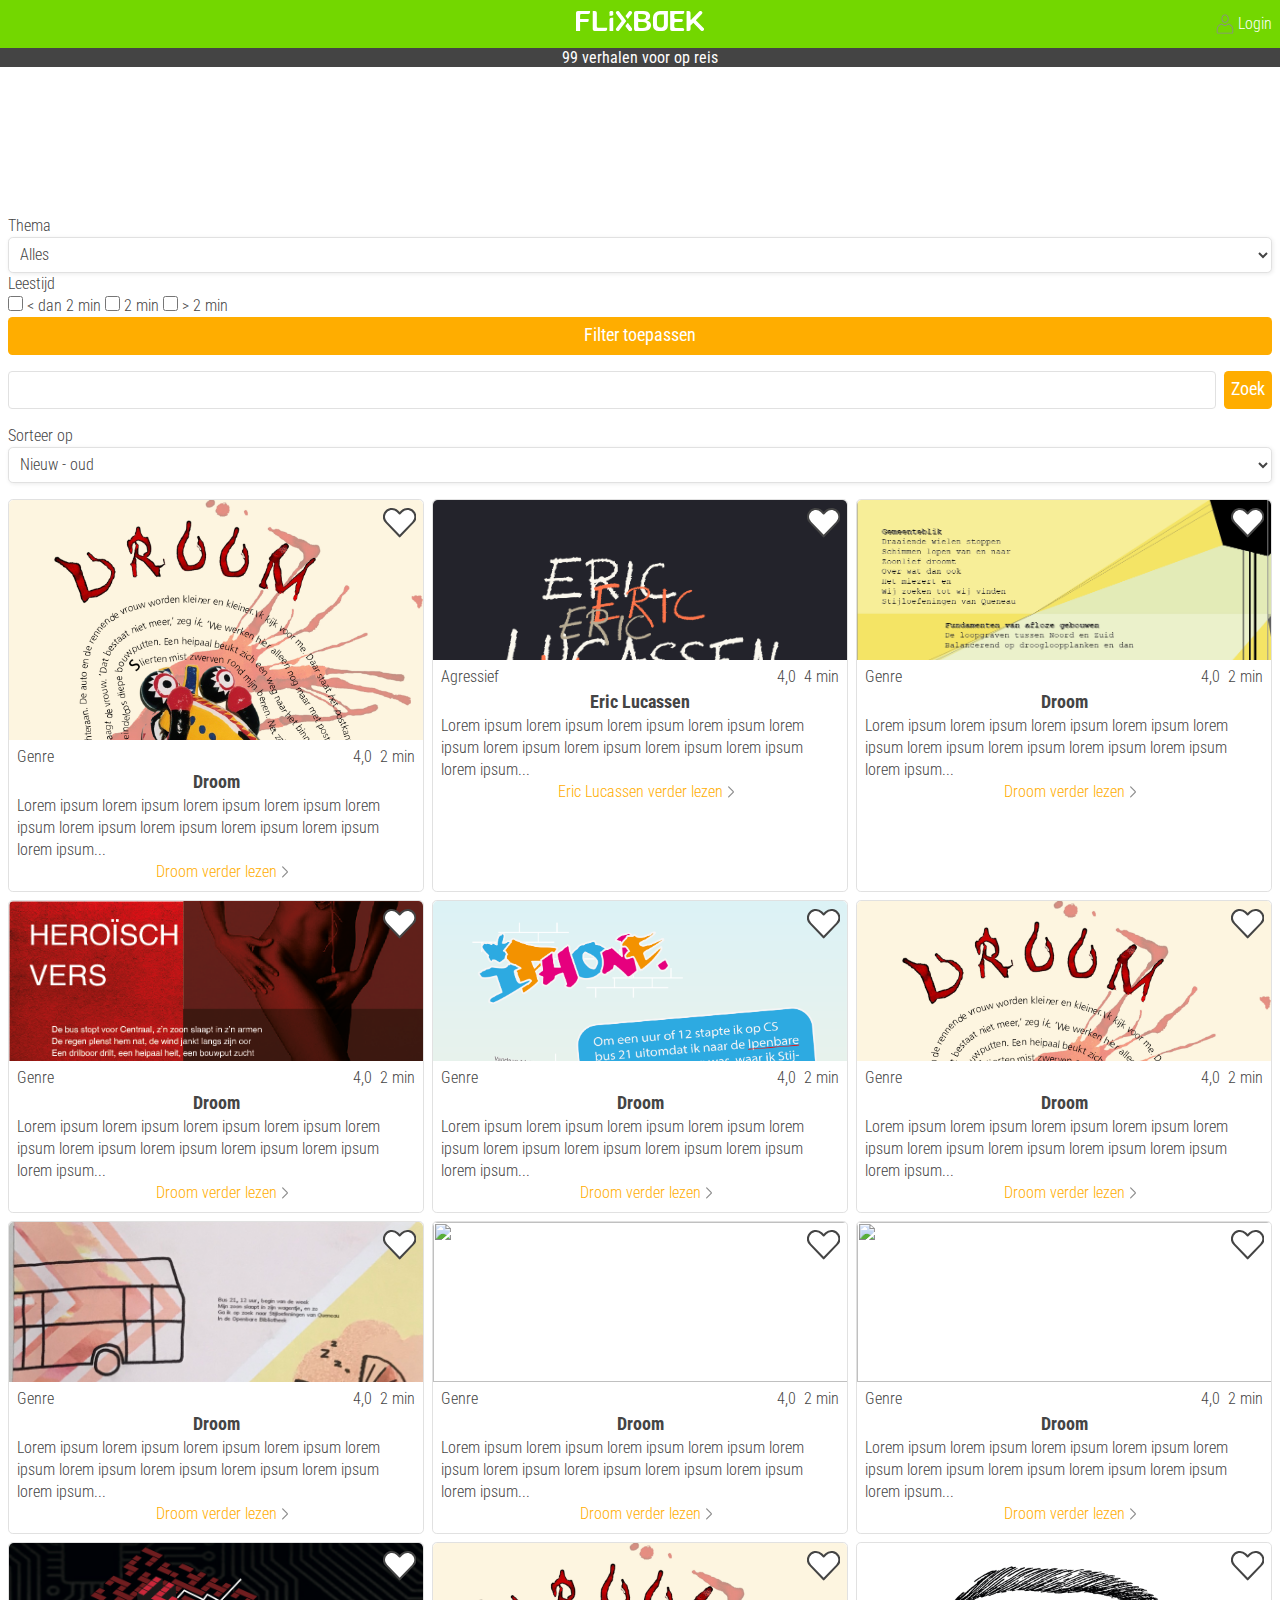
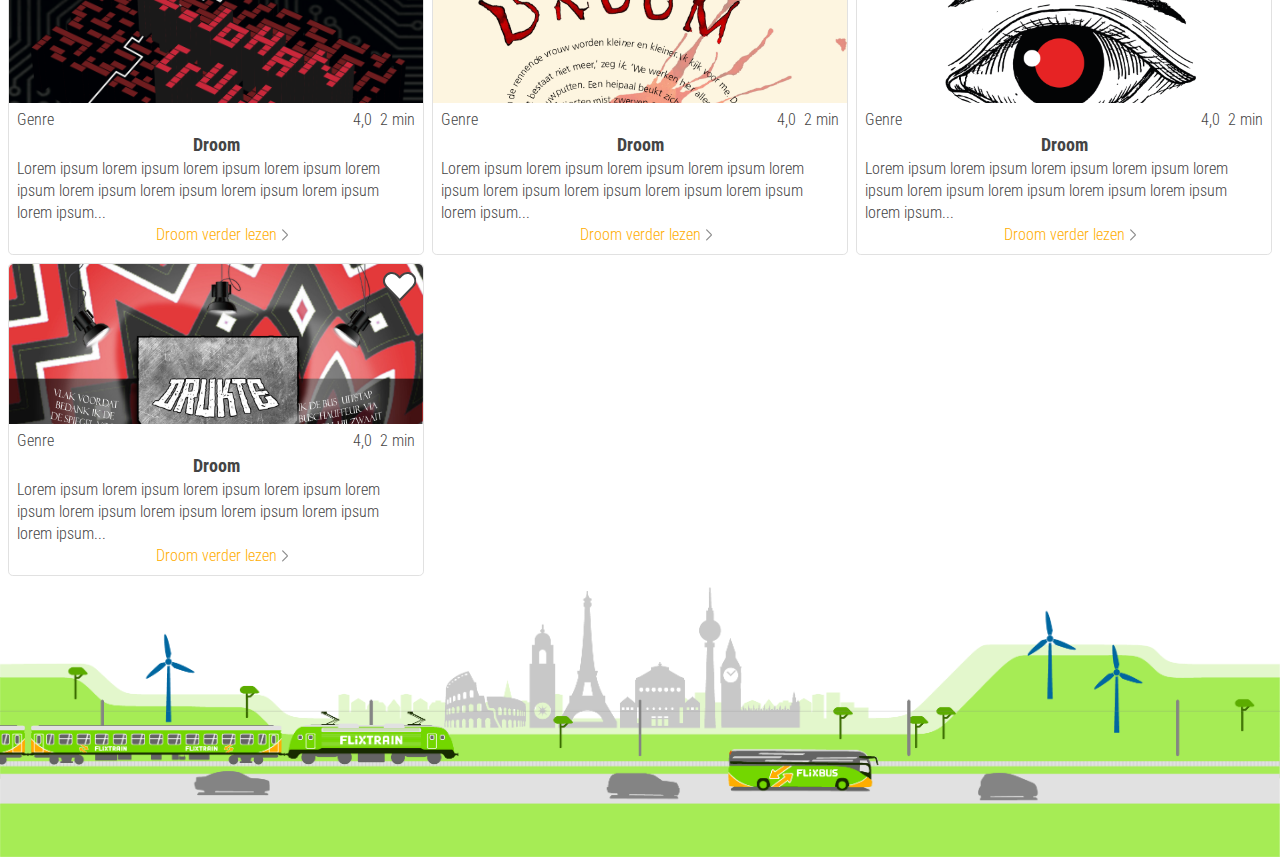
==== final/index.html @ d86c0814 "final v1" ====
<!DOCTYPE html>
<html lang="nl">

<head>
    <meta charset="UTF-8">
    <title>99 verhalen voor op reis</title>
    <meta name="viewport" content="width=device-width, initial-scale=1">
    <link rel="stylesheet" href="styles/style.css">
    <link rel="icon" href="https://www.flixbus.nl/favicon/apple-touch-icon.png" type="image/x-icon" />
    <link href="https://fonts.googleapis.com/css?family=Roboto+Condensed:300,300i,400,400i,700,700i" rel="stylesheet">
</head>

<body>

    <header>

        <nav>
            <div>
                <a href="index.html" title="Startpagina">
                    <img src="./images/flixboek_logo.svg" alt="Startpagina">
                </a>

                <a href="aanmelden.html" title="Aanmelden/registreren"><span>Login</span></a>
            </div>
        </nav>

        <div id="h1">
            <h1>99 verhalen voor op reis</h1>
        </div>

        <form>
            <fieldset>
                <legend><span>Filteren</span></legend>

                <!--<fieldset>
                    <legend>Thema</legend>

                    <label>
                        Spanning
                        <input type="checkbox"> Spanning
                    </label>
                    <label>
                        Komedie
                        <input type="checkbox"> Komedie
                    </label>
                    <label>
                        Gedicht
                        <input type="checkbox"> Gedicht
                    </label>
                    <label>
                        Chaotisch
                        <input type="checkbox"> Chaotisch
                    </label>
                </fieldset> -->

                <fieldset>
                    <legend>Thema</legend>
                    <select>
                        <option selected>Alles</option>
                        <option>Spanning</option>
                        <option>Komedie</option>
                        <option>Gedicht</option>
                        <option>Chaotisch</option>
                    </select>
                </fieldset>

                <fieldset>
                    <legend>Leestijd</legend>
                    <label>
                        <!--Verhalen korter dan 2 minuten-->
                        <input type="checkbox"> &#60; dan 2 min
                    </label>
                    <label>
                        <!--Verhalen van 2 minuten-->
                        <input type="checkbox"> 2 min
                    </label>
                    <label>
                        <!--Verhalen langer dan 2 min-->
                        <input type="checkbox"> &#62; 2 min
                    </label>
                </fieldset>

                <input type="submit" name="filter toepassen" value="Filter toepassen">

            </fieldset>
        </form>

        <form class="search" action="#">
            <div>
                <label for=""><span>zoeken</span>
                    <input type="search">
                </label>
                <input type="submit" name="Zoeken" value="Zoek">
            </div>
        </form>

        <form>
            <fieldset>
                <legend>Sorteer op</legend>
                <select>
                    <option>Nieuw - oud</option>
                    <option>Oud - nieuw</option>
                    <option>Meest gelezen - minst gelezen</option>
                    <option>Minst gelezen - meest gelezen</option>
                </select>
            </fieldset>
        </form>

    </header>

    <main class="story_overview">

        <article>
            <img src="./images/verhalen/10-droom.jpg" alt="Visueel vormgegeven verhaal genaamd Droom">
            <button>
                <svg xmlns="http://www.w3.org/2000/svg" width="24" height="24" viewBox="0 0 24 24">
                    <title>Verhaal opslaan/verwijderen</title>
                    <g>
                        <g id="love-it">
                            <path d="M12 21.8L2.4 11.8C0.7 10.1 0.3 7.5 1.3 5.3L1.3 5.3C2.2 3.7 3.7 2.5 5.5 2.2 7.3 1.9 9.1 2.5 10.4 3.8L12 5.4 13.6 3.8C14.9 2.5 16.7 1.9 18.5 2.2 20.3 2.5 21.8 3.7 22.7 5.3L22.7 5.3C23.7 7.5 23.3 10.1 21.6 11.8L12 21.8Z" id="heart" />
                            <g id="add">
                                <circle id="Oval" cx="17.254" cy="17.25" r="6"></circle>
                                <path d="M17.254,14.25 L17.254,20.25" id="Shape"></path>
                                <path d="M14.254,17.25 L20.254,17.25" id="Shape"></path>
                            </g>
                            <g id="subtract">
                                <circle id="Oval" cx="17.247" cy="17.25" r="6"></circle>
                                <path d="M14.247,17.25 L20.247,17.25" id="Shape"></path>
                            </g>
                        </g>
                    </g>
                </svg>
            </button>
            <footer>
                <ul>
                    <li>Genre</li>
                    <li>4,0</li>
                    <li>2 min</li>
                </ul>
            </footer>
            <h3>Droom</h3>
            <p>Lorem ipsum lorem ipsum lorem ipsum lorem ipsum lorem ipsum lorem ipsum lorem ipsum lorem ipsum lorem ipsum lorem ipsum...</p>
            <a href="#">Droom verder lezen</a>
        </article>

        <article>
            <img src="./images/verhalen/16-eric_lucassen.jpg" alt="Visueel vormgegeven verhaal genaamd Eric Lucassen">
            <button>
                <svg xmlns="http://www.w3.org/2000/svg" width="24" height="24" viewBox="0 0 24 24">
                    <title>Verhaal opslaan/verwijderen</title>
                    <g>
                        <g id="love-it">
                            <path d="M12 21.8L2.4 11.8C0.7 10.1 0.3 7.5 1.3 5.3L1.3 5.3C2.2 3.7 3.7 2.5 5.5 2.2 7.3 1.9 9.1 2.5 10.4 3.8L12 5.4 13.6 3.8C14.9 2.5 16.7 1.9 18.5 2.2 20.3 2.5 21.8 3.7 22.7 5.3L22.7 5.3C23.7 7.5 23.3 10.1 21.6 11.8L12 21.8Z" id="heart" />
                            <g id="add">
                                <circle id="Oval" cx="17.254" cy="17.25" r="6"></circle>
                                <path d="M17.254,14.25 L17.254,20.25" id="Shape"></path>
                                <path d="M14.254,17.25 L20.254,17.25" id="Shape"></path>
                            </g>
                            <g id="subtract">
                                <circle id="Oval" cx="17.247" cy="17.25" r="6"></circle>
                                <path d="M14.247,17.25 L20.247,17.25" id="Shape"></path>
                            </g>
                        </g>
                    </g>
                </svg>
            </button>
            <footer>
                <ul>
                    <li>Agressief</li>
                    <li>4,0</li>
                    <li>4 min</li>
                </ul>
            </footer>
            <h3>Eric Lucassen</h3>
            <p>Lorem ipsum lorem ipsum lorem ipsum lorem ipsum lorem ipsum lorem ipsum lorem ipsum lorem ipsum lorem ipsum lorem ipsum...</p>
            <a href="ericlucassen.html">Eric Lucassen verder lezen</a>
        </article>

        <article>
            <img src="./images/verhalen/19.png" alt="">
            <button>
                <svg xmlns="http://www.w3.org/2000/svg" width="24" height="24" viewBox="0 0 24 24">
                    <title>Verhaal opslaan/verwijderen</title>
                    <g>
                        <g id="love-it">
                            <path d="M12 21.8L2.4 11.8C0.7 10.1 0.3 7.5 1.3 5.3L1.3 5.3C2.2 3.7 3.7 2.5 5.5 2.2 7.3 1.9 9.1 2.5 10.4 3.8L12 5.4 13.6 3.8C14.9 2.5 16.7 1.9 18.5 2.2 20.3 2.5 21.8 3.7 22.7 5.3L22.7 5.3C23.7 7.5 23.3 10.1 21.6 11.8L12 21.8Z" id="heart" />
                            <g id="add">
                                <circle id="Oval" cx="17.254" cy="17.25" r="6"></circle>
                                <path d="M17.254,14.25 L17.254,20.25" id="Shape"></path>
                                <path d="M14.254,17.25 L20.254,17.25" id="Shape"></path>
                            </g>
                            <g id="subtract">
                                <circle id="Oval" cx="17.247" cy="17.25" r="6"></circle>
                                <path d="M14.247,17.25 L20.247,17.25" id="Shape"></path>
                            </g>
                        </g>
                    </g>
                </svg>
            </button>
            <footer>
                <ul>
                    <li>Genre</li>
                    <li>4,0</li>
                    <li>2 min</li>
                </ul>
            </footer>
            <h3>Droom</h3>
            <p>Lorem ipsum lorem ipsum lorem ipsum lorem ipsum lorem ipsum lorem ipsum lorem ipsum lorem ipsum lorem ipsum lorem ipsum...</p>
            <a href="#">Droom verder lezen</a>
        </article>

        <article>
            <img src="./images/verhalen/15-hero%C3%AFsch_vers.png" alt="">
            <button>
                <svg xmlns="http://www.w3.org/2000/svg" width="24" height="24" viewBox="0 0 24 24">
                    <title>Verhaal opslaan/verwijderen</title>
                    <g>
                        <g id="love-it">
                            <path d="M12 21.8L2.4 11.8C0.7 10.1 0.3 7.5 1.3 5.3L1.3 5.3C2.2 3.7 3.7 2.5 5.5 2.2 7.3 1.9 9.1 2.5 10.4 3.8L12 5.4 13.6 3.8C14.9 2.5 16.7 1.9 18.5 2.2 20.3 2.5 21.8 3.7 22.7 5.3L22.7 5.3C23.7 7.5 23.3 10.1 21.6 11.8L12 21.8Z" id="heart" />
                            <g id="add">
                                <circle id="Oval" cx="17.254" cy="17.25" r="6"></circle>
                                <path d="M17.254,14.25 L17.254,20.25" id="Shape"></path>
                                <path d="M14.254,17.25 L20.254,17.25" id="Shape"></path>
                            </g>
                            <g id="subtract">
                                <circle id="Oval" cx="17.247" cy="17.25" r="6"></circle>
                                <path d="M14.247,17.25 L20.247,17.25" id="Shape"></path>
                            </g>
                        </g>
                    </g>
                </svg>
            </button>
            <footer>
                <ul>
                    <li>Genre</li>
                    <li>4,0</li>
                    <li>2 min</li>
                </ul>
            </footer>
            <h3>Droom</h3>
            <p>Lorem ipsum lorem ipsum lorem ipsum lorem ipsum lorem ipsum lorem ipsum lorem ipsum lorem ipsum lorem ipsum lorem ipsum...</p>
            <a href="#">Droom verder lezen</a>
        </article>

        <article>
            <img src="./images/verhalen/iphone.png" alt="">
            <button>
                <svg xmlns="http://www.w3.org/2000/svg" width="24" height="24" viewBox="0 0 24 24">
                    <title>Verhaal opslaan/verwijderen</title>
                    <g>
                        <g id="love-it">
                            <path d="M12 21.8L2.4 11.8C0.7 10.1 0.3 7.5 1.3 5.3L1.3 5.3C2.2 3.7 3.7 2.5 5.5 2.2 7.3 1.9 9.1 2.5 10.4 3.8L12 5.4 13.6 3.8C14.9 2.5 16.7 1.9 18.5 2.2 20.3 2.5 21.8 3.7 22.7 5.3L22.7 5.3C23.7 7.5 23.3 10.1 21.6 11.8L12 21.8Z" id="heart" />
                            <g id="add">
                                <circle id="Oval" cx="17.254" cy="17.25" r="6"></circle>
                                <path d="M17.254,14.25 L17.254,20.25" id="Shape"></path>
                                <path d="M14.254,17.25 L20.254,17.25" id="Shape"></path>
                            </g>
                            <g id="subtract">
                                <circle id="Oval" cx="17.247" cy="17.25" r="6"></circle>
                                <path d="M14.247,17.25 L20.247,17.25" id="Shape"></path>
                            </g>
                        </g>
                    </g>
                </svg>
            </button>
            <footer>
                <ul>
                    <li>Genre</li>
                    <li>4,0</li>
                    <li>2 min</li>
                </ul>
            </footer>
            <h3>Droom</h3>
            <p>Lorem ipsum lorem ipsum lorem ipsum lorem ipsum lorem ipsum lorem ipsum lorem ipsum lorem ipsum lorem ipsum lorem ipsum...</p>
            <a href="#">Droom verder lezen</a>
        </article>

        <article>
            <img src="./images/verhalen/10-droom.jpg" alt="">
            <button>
                <svg xmlns="http://www.w3.org/2000/svg" width="24" height="24" viewBox="0 0 24 24">
                    <title>Verhaal opslaan/verwijderen</title>
                    <g>
                        <g id="love-it">
                            <path d="M12 21.8L2.4 11.8C0.7 10.1 0.3 7.5 1.3 5.3L1.3 5.3C2.2 3.7 3.7 2.5 5.5 2.2 7.3 1.9 9.1 2.5 10.4 3.8L12 5.4 13.6 3.8C14.9 2.5 16.7 1.9 18.5 2.2 20.3 2.5 21.8 3.7 22.7 5.3L22.7 5.3C23.7 7.5 23.3 10.1 21.6 11.8L12 21.8Z" id="heart" />
                            <g id="add">
                                <circle id="Oval" cx="17.254" cy="17.25" r="6"></circle>
                                <path d="M17.254,14.25 L17.254,20.25" id="Shape"></path>
                                <path d="M14.254,17.25 L20.254,17.25" id="Shape"></path>
                            </g>
                            <g id="subtract">
                                <circle id="Oval" cx="17.247" cy="17.25" r="6"></circle>
                                <path d="M14.247,17.25 L20.247,17.25" id="Shape"></path>
                            </g>
                        </g>
                    </g>
                </svg>
            </button>
            <footer>
                <ul>
                    <li>Genre</li>
                    <li>4,0</li>
                    <li>2 min</li>
                </ul>
            </footer>
            <h3>Droom</h3>
            <p>Lorem ipsum lorem ipsum lorem ipsum lorem ipsum lorem ipsum lorem ipsum lorem ipsum lorem ipsum lorem ipsum lorem ipsum...</p>
            <a href="#">Droom verder lezen</a>
        </article>

        <article>
            <img src="./images/verhalen/21-sonnet.jpg" alt="">
            <button>
                <svg xmlns="http://www.w3.org/2000/svg" width="24" height="24" viewBox="0 0 24 24">
                    <title>Verhaal opslaan/verwijderen</title>
                    <g>
                        <g id="love-it">
                            <path d="M12 21.8L2.4 11.8C0.7 10.1 0.3 7.5 1.3 5.3L1.3 5.3C2.2 3.7 3.7 2.5 5.5 2.2 7.3 1.9 9.1 2.5 10.4 3.8L12 5.4 13.6 3.8C14.9 2.5 16.7 1.9 18.5 2.2 20.3 2.5 21.8 3.7 22.7 5.3L22.7 5.3C23.7 7.5 23.3 10.1 21.6 11.8L12 21.8Z" id="heart" />
                            <g id="add">
                                <circle id="Oval" cx="17.254" cy="17.25" r="6"></circle>
                                <path d="M17.254,14.25 L17.254,20.25" id="Shape"></path>
                                <path d="M14.254,17.25 L20.254,17.25" id="Shape"></path>
                            </g>
                            <g id="subtract">
                                <circle id="Oval" cx="17.247" cy="17.25" r="6"></circle>
                                <path d="M14.247,17.25 L20.247,17.25" id="Shape"></path>
                            </g>
                        </g>
                    </g>
                </svg>
            </button>
            <footer>
                <ul>
                    <li>Genre</li>
                    <li>4,0</li>
                    <li>2 min</li>
                </ul>
            </footer>
            <h3>Droom</h3>
            <p>Lorem ipsum lorem ipsum lorem ipsum lorem ipsum lorem ipsum lorem ipsum lorem ipsum lorem ipsum lorem ipsum lorem ipsum...</p>
            <a href="#">Droom verder lezen</a>
        </article>

        <article>
            <img src="./images/verhalen/stoned.png" alt="">
            <button>
                <svg xmlns="http://www.w3.org/2000/svg" width="24" height="24" viewBox="0 0 24 24">
                    <title>Verhaal opslaan/verwijderen</title>
                    <g>
                        <g id="love-it">
                            <path d="M12 21.8L2.4 11.8C0.7 10.1 0.3 7.5 1.3 5.3L1.3 5.3C2.2 3.7 3.7 2.5 5.5 2.2 7.3 1.9 9.1 2.5 10.4 3.8L12 5.4 13.6 3.8C14.9 2.5 16.7 1.9 18.5 2.2 20.3 2.5 21.8 3.7 22.7 5.3L22.7 5.3C23.7 7.5 23.3 10.1 21.6 11.8L12 21.8Z" id="heart" />
                            <g id="add">
                                <circle id="Oval" cx="17.254" cy="17.25" r="6"></circle>
                                <path d="M17.254,14.25 L17.254,20.25" id="Shape"></path>
                                <path d="M14.254,17.25 L20.254,17.25" id="Shape"></path>
                            </g>
                            <g id="subtract">
                                <circle id="Oval" cx="17.247" cy="17.25" r="6"></circle>
                                <path d="M14.247,17.25 L20.247,17.25" id="Shape"></path>
                            </g>
                        </g>
                    </g>
                </svg>
            </button>
            <footer>
                <ul>
                    <li>Genre</li>
                    <li>4,0</li>
                    <li>2 min</li>
                </ul>
            </footer>
            <h3>Droom</h3>
            <p>Lorem ipsum lorem ipsum lorem ipsum lorem ipsum lorem ipsum lorem ipsum lorem ipsum lorem ipsum lorem ipsum lorem ipsum...</p>
            <a href="#">Droom verder lezen</a>
        </article>

        <article>
            <img src="./images/verhalen/39-poep.jpg" alt="">
            <button>
                <svg xmlns="http://www.w3.org/2000/svg" width="24" height="24" viewBox="0 0 24 24">
                    <title>Verhaal opslaan/verwijderen</title>
                    <g>
                        <g id="love-it">
                            <path d="M12 21.8L2.4 11.8C0.7 10.1 0.3 7.5 1.3 5.3L1.3 5.3C2.2 3.7 3.7 2.5 5.5 2.2 7.3 1.9 9.1 2.5 10.4 3.8L12 5.4 13.6 3.8C14.9 2.5 16.7 1.9 18.5 2.2 20.3 2.5 21.8 3.7 22.7 5.3L22.7 5.3C23.7 7.5 23.3 10.1 21.6 11.8L12 21.8Z" id="heart" />
                            <g id="add">
                                <circle id="Oval" cx="17.254" cy="17.25" r="6"></circle>
                                <path d="M17.254,14.25 L17.254,20.25" id="Shape"></path>
                                <path d="M14.254,17.25 L20.254,17.25" id="Shape"></path>
                            </g>
                            <g id="subtract">
                                <circle id="Oval" cx="17.247" cy="17.25" r="6"></circle>
                                <path d="M14.247,17.25 L20.247,17.25" id="Shape"></path>
                            </g>
                        </g>
                    </g>
                </svg>
            </button>
            <footer>
                <ul>
                    <li>Genre</li>
                    <li>4,0</li>
                    <li>2 min</li>
                </ul>
            </footer>
            <h3>Droom</h3>
            <p>Lorem ipsum lorem ipsum lorem ipsum lorem ipsum lorem ipsum lorem ipsum lorem ipsum lorem ipsum lorem ipsum lorem ipsum...</p>
            <a href="#">Droom verder lezen</a>
        </article>

        <article>
            <img src="./images/verhalen/johan.png" alt="">
            <button>
                <svg xmlns="http://www.w3.org/2000/svg" width="24" height="24" viewBox="0 0 24 24">
                    <title>Verhaal opslaan/verwijderen</title>
                    <g>
                        <g id="love-it">
                            <path d="M12 21.8L2.4 11.8C0.7 10.1 0.3 7.5 1.3 5.3L1.3 5.3C2.2 3.7 3.7 2.5 5.5 2.2 7.3 1.9 9.1 2.5 10.4 3.8L12 5.4 13.6 3.8C14.9 2.5 16.7 1.9 18.5 2.2 20.3 2.5 21.8 3.7 22.7 5.3L22.7 5.3C23.7 7.5 23.3 10.1 21.6 11.8L12 21.8Z" id="heart" />
                            <g id="add">
                                <circle id="Oval" cx="17.254" cy="17.25" r="6"></circle>
                                <path d="M17.254,14.25 L17.254,20.25" id="Shape"></path>
                                <path d="M14.254,17.25 L20.254,17.25" id="Shape"></path>
                            </g>
                            <g id="subtract">
                                <circle id="Oval" cx="17.247" cy="17.25" r="6"></circle>
                                <path d="M14.247,17.25 L20.247,17.25" id="Shape"></path>
                            </g>
                        </g>
                    </g>
                </svg>
            </button>
            <footer>
                <ul>
                    <li>Genre</li>
                    <li>4,0</li>
                    <li>2 min</li>
                </ul>
            </footer>
            <h3>Droom</h3>
            <p>Lorem ipsum lorem ipsum lorem ipsum lorem ipsum lorem ipsum lorem ipsum lorem ipsum lorem ipsum lorem ipsum lorem ipsum...</p>
            <a href="#">Droom verder lezen</a>
        </article>

        <article>
            <img src="./images/verhalen/10-droom.jpg" alt="">
            <button>
                <svg xmlns="http://www.w3.org/2000/svg" width="24" height="24" viewBox="0 0 24 24">
                    <title>Verhaal opslaan/verwijderen</title>
                    <g>
                        <g id="love-it">
                            <path d="M12 21.8L2.4 11.8C0.7 10.1 0.3 7.5 1.3 5.3L1.3 5.3C2.2 3.7 3.7 2.5 5.5 2.2 7.3 1.9 9.1 2.5 10.4 3.8L12 5.4 13.6 3.8C14.9 2.5 16.7 1.9 18.5 2.2 20.3 2.5 21.8 3.7 22.7 5.3L22.7 5.3C23.7 7.5 23.3 10.1 21.6 11.8L12 21.8Z" id="heart" />
                            <g id="add">
                                <circle id="Oval" cx="17.254" cy="17.25" r="6"></circle>
                                <path d="M17.254,14.25 L17.254,20.25" id="Shape"></path>
                                <path d="M14.254,17.25 L20.254,17.25" id="Shape"></path>
                            </g>
                            <g id="subtract">
                                <circle id="Oval" cx="17.247" cy="17.25" r="6"></circle>
                                <path d="M14.247,17.25 L20.247,17.25" id="Shape"></path>
                            </g>
                        </g>
                    </g>
                </svg>
            </button>
            <footer>
                <ul>
                    <li>Genre</li>
                    <li>4,0</li>
                    <li>2 min</li>
                </ul>
            </footer>
            <h3>Droom</h3>
            <p>Lorem ipsum lorem ipsum lorem ipsum lorem ipsum lorem ipsum lorem ipsum lorem ipsum lorem ipsum lorem ipsum lorem ipsum...</p>
            <a href="#">Droom verder lezen</a>
        </article>

        <article>
            <img src="./images/verhalen/16-ericlucassen.png" alt="">
            <button>
                <svg xmlns="http://www.w3.org/2000/svg" width="24" height="24" viewBox="0 0 24 24">
                    <title>Verhaal opslaan/verwijderen</title>
                    <g>
                        <g id="love-it">
                            <path d="M12 21.8L2.4 11.8C0.7 10.1 0.3 7.5 1.3 5.3L1.3 5.3C2.2 3.7 3.7 2.5 5.5 2.2 7.3 1.9 9.1 2.5 10.4 3.8L12 5.4 13.6 3.8C14.9 2.5 16.7 1.9 18.5 2.2 20.3 2.5 21.8 3.7 22.7 5.3L22.7 5.3C23.7 7.5 23.3 10.1 21.6 11.8L12 21.8Z" id="heart" />
                            <g id="add">
                                <circle id="Oval" cx="17.254" cy="17.25" r="6"></circle>
                                <path d="M17.254,14.25 L17.254,20.25" id="Shape"></path>
                                <path d="M14.254,17.25 L20.254,17.25" id="Shape"></path>
                            </g>
                            <g id="subtract">
                                <circle id="Oval" cx="17.247" cy="17.25" r="6"></circle>
                                <path d="M14.247,17.25 L20.247,17.25" id="Shape"></path>
                            </g>
                        </g>
                    </g>
                </svg>
            </button>
            <footer>
                <ul>
                    <li>Genre</li>
                    <li>4,0</li>
                    <li>2 min</li>
                </ul>
            </footer>
            <h3>Droom</h3>
            <p>Lorem ipsum lorem ipsum lorem ipsum lorem ipsum lorem ipsum lorem ipsum lorem ipsum lorem ipsum lorem ipsum lorem ipsum...</p>
            <a href="#">Droom verder lezen</a>
        </article>

        <article>
            <img src="./images/verhalen/beroemd.jpg" alt="">
            <button>
                <svg xmlns="http://www.w3.org/2000/svg" width="24" height="24" viewBox="0 0 24 24">
                    <title>Verhaal opslaan/verwijderen</title>
                    <g>
                        <g id="love-it">
                            <path d="M12 21.8L2.4 11.8C0.7 10.1 0.3 7.5 1.3 5.3L1.3 5.3C2.2 3.7 3.7 2.5 5.5 2.2 7.3 1.9 9.1 2.5 10.4 3.8L12 5.4 13.6 3.8C14.9 2.5 16.7 1.9 18.5 2.2 20.3 2.5 21.8 3.7 22.7 5.3L22.7 5.3C23.7 7.5 23.3 10.1 21.6 11.8L12 21.8Z" id="heart" />
                            <g id="add">
                                <circle id="Oval" cx="17.254" cy="17.25" r="6"></circle>
                                <path d="M17.254,14.25 L17.254,20.25" id="Shape"></path>
                                <path d="M14.254,17.25 L20.254,17.25" id="Shape"></path>
                            </g>
                            <g id="subtract">
                                <circle id="Oval" cx="17.247" cy="17.25" r="6"></circle>
                                <path d="M14.247,17.25 L20.247,17.25" id="Shape"></path>
                            </g>
                        </g>
                    </g>
                </svg>
            </button>
            <footer>
                <ul>
                    <li>Genre</li>
                    <li>4,0</li>
                    <li>2 min</li>
                </ul>
            </footer>
            <h3>Droom</h3>
            <p>Lorem ipsum lorem ipsum lorem ipsum lorem ipsum lorem ipsum lorem ipsum lorem ipsum lorem ipsum lorem ipsum lorem ipsum...</p>
            <a href="#">Droom verder lezen</a>
        </article>

    </main>

    <footer>
        <img src="images/flixmobility-2x.png" alt="FlixBus illustratie">
    </footer>

    <script type="text/javascript" src="js/script.js"></script>

</body>

</html>
---- final/styles/style.css ----
:root {
    --primary: #73d700;
    --primaryTransparent: rgba(115, 215, 0, 0.5);
    --primaryHover: #5cac00;
    --secondary: #ffad00;
    --secondaryHover: #ff9800;
    --link: #00b5e2;
    --linkHover: #337ab7;
    --tundora: #444;
    --gray: #8b8b8b;
    --mercury: #e1e1e1;
    /* https://developer.mozilla.org/en-US/docs/Web/CSS/Using_CSS_custom_properties */
}

* {
    margin: 0;
    padding: 0;
    box-sizing: border-box;
}

body {
    color: var(--tundora);
    font-family: 'Roboto Condensed', sans-serif;
    font-size: 16px;
    font-weight: 300;
    line-height: 1.375em;
    margin: 0;
}

/*\
|*|
|*|  Typografie
|*|
\*/

h1 {
    font-size: 1.45em;
    font-weight: 700;
    line-height: initial;
}

h2 {
    font-size: 1.375em;
    font-weight: 700;
    line-height: 1.75;
}

h3 {
    font-size: 1.125em;
    font-weight: 700;
    line-height: 1.5em;
}

p {
    max-width: 30em;
    font-weight: 300;
}

a {
    color: var(--link);
    text-decoration: none;
}

a {
    color: var(--linkHover);
}

img {
    width: 100%;
}

/*\
|*|
|*|  main
|*|
\*/

main {
    margin: auto auto;
    max-width: 83rem;
    padding: 0.5em;
}

.story_overview {
    display: grid;
    grid-template-columns: repeat(auto-fill, minmax(20rem, 1fr));
    grid-gap: 0.5rem;
    /* https://css-tricks.com/snippets/css/complete-guide-grid/ */
}

/*\
|*|
|*|  header
|*|
\*/

header {
    width: 100vw;
}

header nav {
    align-items: center;
    background-color: var(--primary);
    color: #fff;
}

header nav div {
    align-items: center;
    display: flex;
    /* https://css-tricks.com/snippets/css/a-guide-to-flexbox/ */
    height: 3em;
    justify-content: center;
    margin: auto auto;
    max-width: 83rem;
    padding: 0.5em;
    position: relative;
}

header nav div a {
    color: #fff;
}

header nav div a:first-child {
    margin: auto 0;
    width: 8em;
}

header nav div a:last-child {
    position: absolute;
    right: 0.5em;
}

header nav div a:last-child::before {
    position: absolute;
    margin-left: -1.5em;
    content: url('../images/22x22/profile.svg');
    background-size: 1.375em 1.375em;
    height: 1.375em;
    width: 1.375em;
}

#h1 {
    background-color: var(--tundora);
}

#h1 h1 {
    color: #fff;
    font-size: 1em;
    font-weight: 400;
    text-align: center;
}

/*\
|*|
|*|  article
|*|
\*/

article {
    border: 0.04em;
    border-color: var(--mercury);
    border-style: solid;
    border-radius: 0.3em;
    display: inline-block;
    padding: 0.5em;
    position: relative;
    width: 1fr;
}

article img {
    border-radius: 0.3em 0.3em 0 0;
    height: 10em;
    margin: -0.5em 0 0 -0.5em;
    object-fit: cover;
    object-position: 0 0;
    /* https://css-tricks.com/almanac/properties/o/object-position/ */
    width: calc(100% + (2*0.5em));
}

article:first-of-type img {
    height: 15em;
}

article button {
    background: none;
    border: 0;
    top: 0.5em;
    position: absolute;
    right: 0.5em;
}

article button:focus {
    outline: none;
}

@keyframes heartbeat {
    0% {
        transform: scale(1);
    }

    25% {
        transform: scale(.97);
    }

    35% {
        transform: scale(.9);
    }

    45% {
        transform: scale(1.1);
    }

    55% {
        transform: scale(.9);
    }

    65% {
        transform: scale(1.1);
    }

    75% {
        transform: scale(1.03);
    }

    100% {
        transform: scale(1);
    }
}

article button svg {
    stroke: var(--tundora);
    stroke-linejoin: round;
    stroke-width: 1.5;
    height: 2.5em;
    width: 2.5em;
}

article button svg #heart {
    fill: #fff;
}

.added #heart {
    fill: #f00;
    stroke: #f00;
}

article button svg #add,
article button svg #subtract {
    fill: var(--primary);
    stroke: #fff;
    opacity: 0;
}

article button svg #subtract {
    fill: #f00;
}

article button svg:hover #add {
    opacity: 1;
}

.added:hover #subtract {
    opacity: 1;
}

article button:hover {
    animation-name: heartbeat;
    animation-iteration-count: infinite;
    animation-duration: 2s;
    /*https://stackoverflow.com/questions/34762009/pulsing-heart-css-animation*/
}

article button:focus svg {
    filter: drop-shadow(0 0 0.2rem #f00);
    /*https://developer.mozilla.org/en-US/docs/Web/CSS/filter-function/drop-shadow*/
    transform: scale(1.2);
}

article ul {
    list-style: none;
    display: grid;
    grid-template-columns: 1fr auto auto;
    grid-gap: 0.5em;
    /*https://css-tricks.com/snippets/css/complete-guide-grid/*/
}

article ul li {
    width: 1fr;
}

article h3 {
    text-align: center;
}

article a {
    display: block;
    color: var(--secondary);
    text-align: center;
}

article a::after {
    position: absolute;
    content: url('../images/22x22/arrow-right.svg');
    margin-top: 0.2em;
    background-size: 1em 1em;
    height: 1em;
    transition-duration: 0.15s;
    transition-timing-function: linear;
    width: 1em;
}

article a:hover {
    color: var(--secondaryHover);
}

article a:hover::after {
    margin-left: 0.25em;
}

article a:focus {
    background-color: var(--secondary);
    border-radius: 0.2em;
    color: #fff;
    outline: none;
}

/*\
|*|
|*|  form
|*|
\*/

form {
    /*display: grid;*/
    width: 100%;
    padding: 0.5em;
}

fieldset {
    border: none;
}

form legend span {
    display: none;
}

form label span {
    display: none;
}

input {
    border: 0.04em;
    border-color: var(--mercury);
    border-style: solid;
    border-radius: 0.25em;
    color: var(--tundora);
    font-family: 'Roboto Condensed', sans-serif;
    font-size: 16px;
    font-weight: 300;
    line-height: 1.375em;
    padding: 6px 7px 7px 7px;
    /* px > em */
}

input:focus {
    border-color: var(--secondary);
    outline: none;
}

/*** checkbox ***/

input[type=checkbox] {
    border-color: var(--mercury);
    border-style: solid;
    border-radius: 0.25em;
    -webkit-appearance: button;
    background-color: #fff;
    color: #fff;
    white-space: nowrap;
    outline: none;
    overflow: hidden;
    width: 15px;
    height: 15px;
    padding-left: 5px;
    padding-right: 5px;
    /* https://stackoverflow.com/questions/1120879/css-checkbox-input-styling */
}

input[type=checkbox]:hover {
    box-shadow: inset 0px 1px 2px var(--tundora);
    /* https://css-tricks.com/almanac/properties/b/box-shadow/ */
}

input[type=checkbox]:focus {
    border-color: var(--secondary);
}

input[type=checkbox]:checked {
    background-color: var(--primary);
    border-color: var(--primary);
}

/*** dropdown ***/

select {
    background: #fff;
    border: 0.04em;
    border-color: var(--mercury);
    border-style: solid;
    border-radius: 0.3em;
    box-shadow: 1px 1px 4px #EBEBEB;
    color: #444;
    font-family: 'Roboto Condensed', sans-serif;
    font-size: 16px;
    font-weight: 300;
    line-height: 1.375em;
    padding: 6px 7px 7px 7px;
    width: 100%;
}

/*** button / submit ***/

input[type=submit] {
    background: var(--secondary);
    border: none;
    border-radius: 0.25em;
    color: #fff;
    font-size: 18px;
    font-weight: 400;
    padding: 6px 7px 7px 7px;
    /* px > em */
    text-align: center;
    transition-duration: 0.25s;
    transition-property: background;
    transition-timing-function: linear;
    width: 100%;
}

input[type=submit]:hover {
    background: var(--secondaryHover);
}

input[type=submit]:active {
    color: var(--tundora);
}

/*** searchfield ***/

input[type=search] {
    border: 0.04em;
    border-color: var(--mercury);
    border-style: solid;
    border-radius: 0.25em;
    color: var(--tundora);
    font-family: 'Roboto Condensed', sans-serif;
    font-size: 16px;
    font-weight: 300;
    line-height: 1.375em;
    padding: 6px 7px 7px 7px;
    /* px > em */
}

.search div {
    display: grid;
    grid-template-columns: 1fr auto;
    grid-gap: 0.5em;
    /*https://css-tricks.com/snippets/css/complete-guide-grid/*/
}

.search div label {
    display: grid;
    /*https://css-tricks.com/snippets/css/complete-guide-grid/*/
}

/* Aanmeld- en registreer formulier */

.aanmeld-formulier {
    max-width: 40em;
    margin: 0 auto;
}

.aanmeld-formulier * {
    width: 100%;
}

.aanmeld-formulier legend {
    font-size: 1.125em;
    font-weight: 700;
    text-align: center;
}

/*
.aanmeld-formulier label {
    padding: 0.5em 0 0 0;
}
*/

.aanmeld-formulier input {
    display: block;
}

.registreer-formulier {
    max-width: 40em;
    margin: 0 auto;
}

.registreer-formulier * {
    width: 100%;
}

.registreer-formulier legend {
    font-size: 1.125em;
    font-weight: 700;
    text-align: center;
}

.registreer-formulier input {
    display: block;
}

/*\
|*|
|*|  form invalid
|*|
|*|  Bron: https://codepen.io/joostf/pen/VKyPxk
|*|
\*/

.aanmeld-formulier:invalid input[type=submit] {
    opacity: 0.3;
}

.registreer-formulier:invalid input[type=submit] {
    opacity: 0.3;
}

/*\
|*|
|*|  form valid
|*|
|*|  Bron: https://codepen.io/joostf/pen/VKyPxk
|*|
\*/

.aanmeld-formulier input[type=text]:valid,
.aanmeld-formulier input[type=password]:valid {
    background: var(--primaryTransparent);
}

.aanmeld-formulier:valid input[type=submit] {
    opacity: 1;
}

.registreer-formulier input[type=text]:valid,
.registreer-formulier input[type=email]:valid,
.registreer-formulier input[type=password]:valid {
    background: var(--primaryTransparent);
}

.registreer-formulier:valid input[type=submit] {
    opacity: 1;
}

/*\
|*|
|*|  footer
|*|
\*/

footer {
    bottom: 0;
    width: 100%;
}

footer img {
    object-fit: cover;
    object-position: 0 0;
}

/*\
|*|
|*|  Als het venster breder is dan 40em wordt deze css geactiveerd
|*|
\*/

@media (min-width: 40em) {

    /*\
    |*|
    |*|  header
    |*|
    \*/

    header {
        background-image: url("https://cdn.mos.cms.futurecdn.net/a27d6eab96b72a3705eae469aa63108f.jpg");
        background-position-x: 50%;
        background-position-y: 50%;
        background-size: cover;
    }

    header form {
        background: #fff;
    }

    header form:first-of-type {
        margin-top: 8.75rem;
    }

}

/*\
|*|
|*|  Als het venster breder is dan 83em wordt deze css geactiveerd
|*|
\*/

@media (min-width: 83em) {

    /*\
    |*|
    |*|  header
    |*|
    \*/

    #h1 {
        background: none;
        display: grid;
        grid-template-columns: auto 1fr;
        /*https://css-tricks.com/snippets/css/complete-guide-grid/*/
        margin: 12.5em auto 3em auto;
        max-width: 83rem;
    }

    #h1 h1 {
        background-color: rgba(255, 255, 255, 0.75);
        border-radius: 0.3rem;
        color: var(--tundora);
        font-size: 1.75em;
        font-weight: 700;
        line-height: 2.125rem;
        padding: 0.5rem 1.125rem;
        text-align: left;
    }

    header form {
        margin: auto auto;
        max-width: 83em;
    }

    header form:first-of-type {
        margin-top: 0;
    }

    /*\
    |*|
    |*|  article
    |*|
    \*/

    article:first-of-type {
        grid-column: 1 / 3;
        grid-row: 1 / 3;
        /*https://css-tricks.com/snippets/css/complete-guide-grid/*/
    }

    article:first-of-type img {
        height: 20em;
    }

}
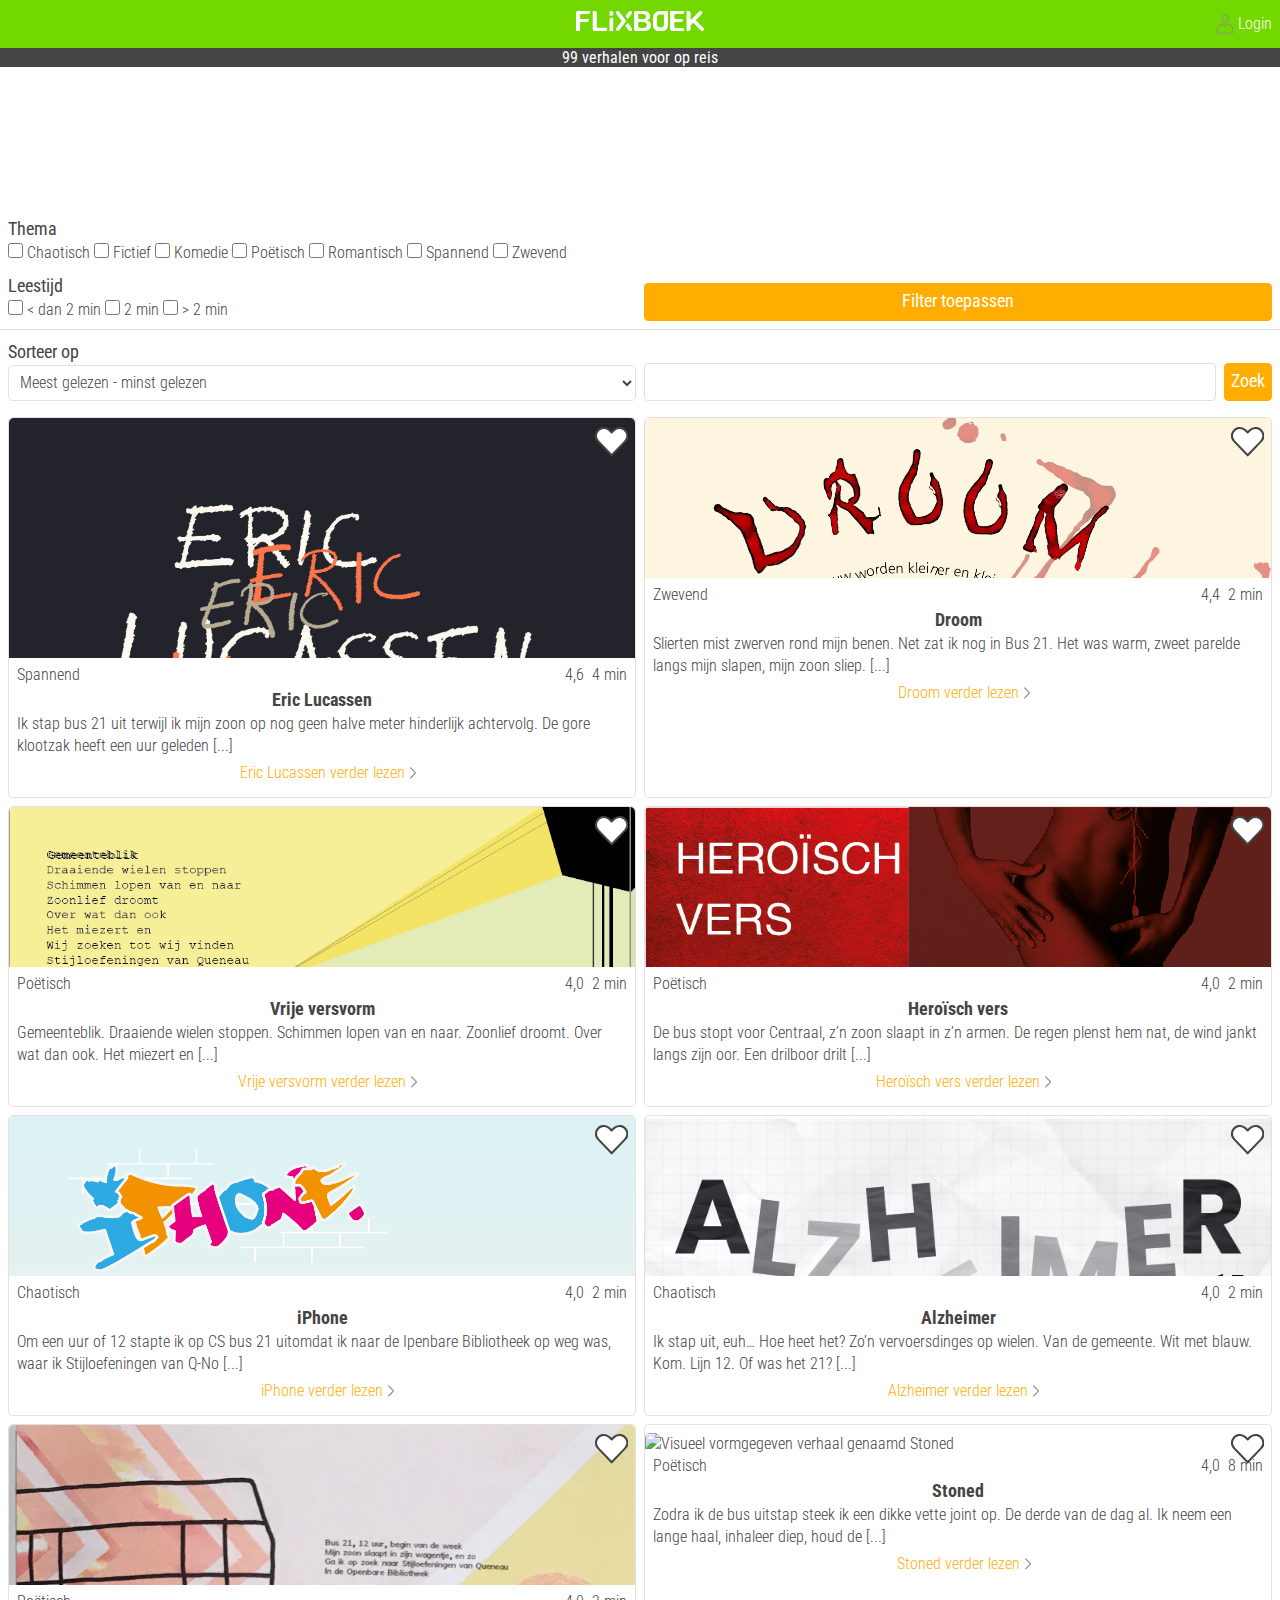
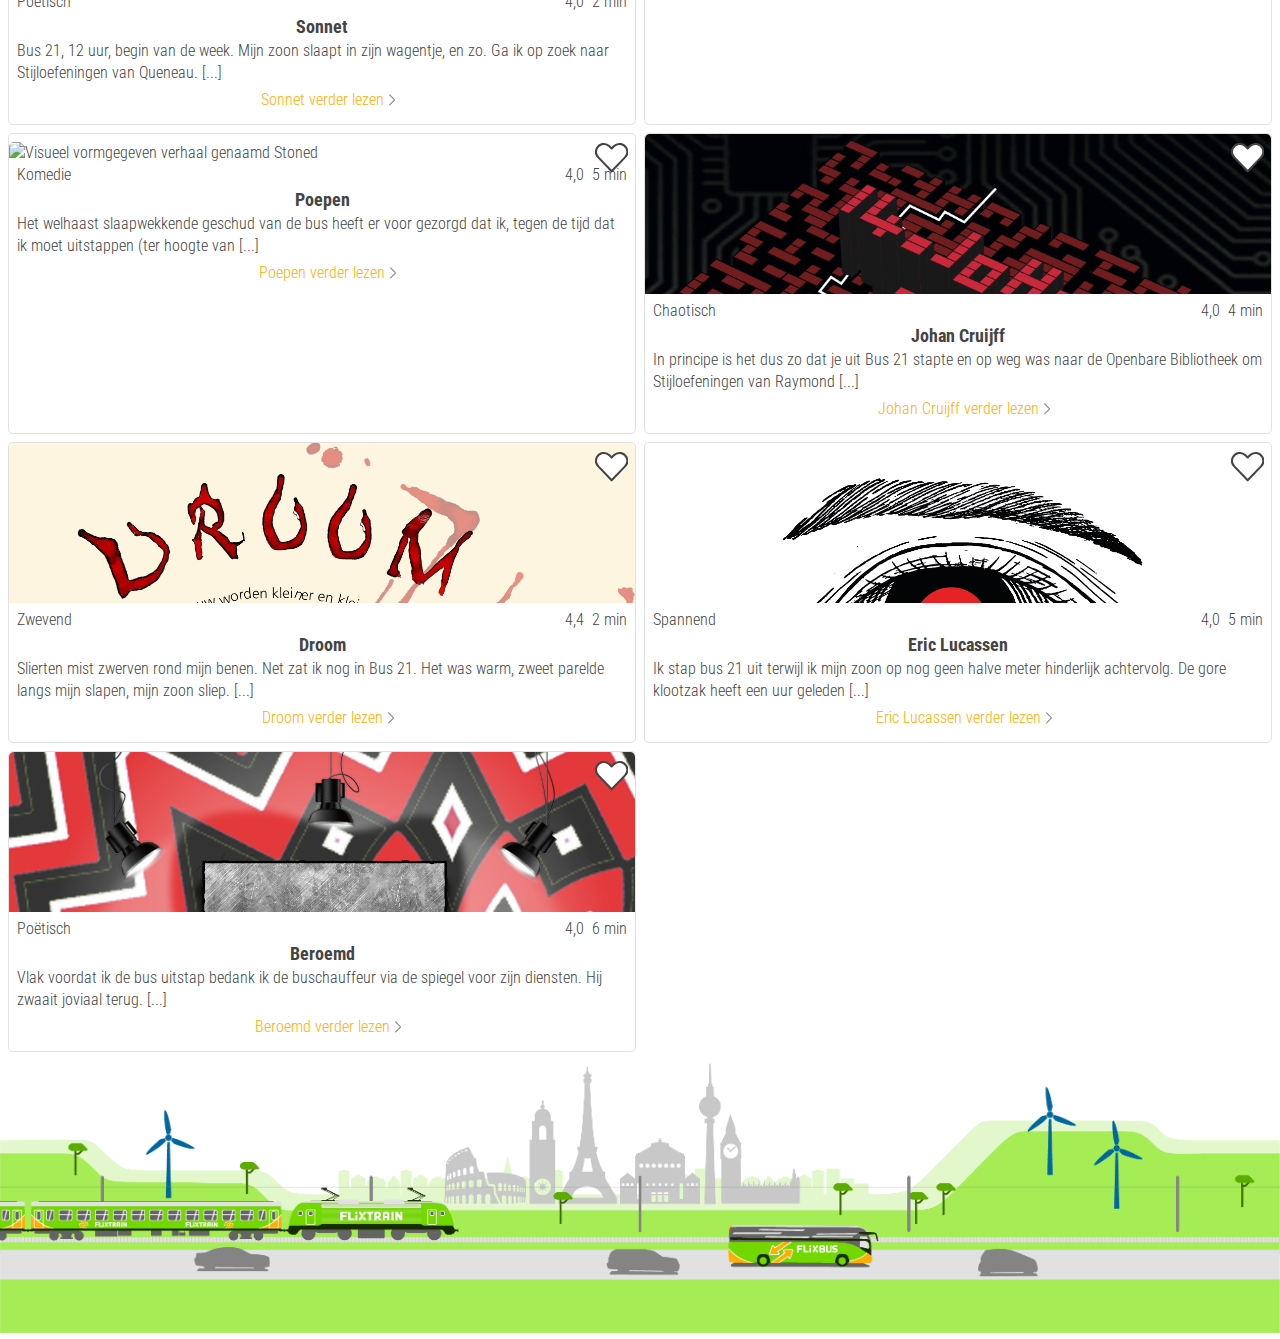
==== commit d33dd5be: "final v2" ====
--- a/final/index.html
+++ b/final/index.html
@@ -29,88 +29,144 @@
         </div>
 
         <form>
-            <fieldset>
-                <legend><span>Filteren</span></legend>
-
-                <!--<fieldset>
-                    <legend>Thema</legend>
-
-                    <label>
-                        Spanning
-                        <input type="checkbox"> Spanning
-                    </label>
-                    <label>
-                        Komedie
-                        <input type="checkbox"> Komedie
-                    </label>
-                    <label>
-                        Gedicht
-                        <input type="checkbox"> Gedicht
-                    </label>
-                    <label>
-                        Chaotisch
-                        <input type="checkbox"> Chaotisch
-                    </label>
-                </fieldset> -->
-
-                <fieldset>
-                    <legend>Thema</legend>
-                    <select>
-                        <option selected>Alles</option>
-                        <option>Spanning</option>
-                        <option>Komedie</option>
-                        <option>Gedicht</option>
-                        <option>Chaotisch</option>
-                    </select>
-                </fieldset>
-
-                <fieldset>
-                    <legend>Leestijd</legend>
-                    <label>
-                        <!--Verhalen korter dan 2 minuten-->
-                        <input type="checkbox"> &#60; dan 2 min
-                    </label>
-                    <label>
-                        <!--Verhalen van 2 minuten-->
-                        <input type="checkbox"> 2 min
-                    </label>
-                    <label>
-                        <!--Verhalen langer dan 2 min-->
-                        <input type="checkbox"> &#62; 2 min
-                    </label>
-                </fieldset>
-
-                <input type="submit" name="filter toepassen" value="Filter toepassen">
-
-            </fieldset>
-        </form>
-
-        <form class="search" action="#">
-            <div>
-                <label for=""><span>zoeken</span>
-                    <input type="search">
-                </label>
-                <input type="submit" name="Zoeken" value="Zoek">
+
+            <!-- CSS Grid werkt niet bij <fieldset> (in Chrome en Edge), daarom heb ik DIVjes gebruikt -->
+
+            <div class="filter">
+
+                <div>
+                    <fieldset>
+                        <legend>Thema</legend>
+                        <!--
+                        <select>
+                            <option selected>Alles</option>
+                            <option>Fictief</option>
+                            <option>Komedie</option>
+                            <option>Poëtisch</option>
+                            <option>Romantisch</option>
+                            <option>Spannend</option>
+                            <option>Zwevend</option>
+                        </select>
+-->
+
+                        <label>
+                            <input type="checkbox"> Chaotisch
+                        </label>
+                        <label>
+                            <input type="checkbox"> Fictief
+                        </label>
+                        <label>
+                            <input type="checkbox"> Komedie
+                        </label>
+                        <label>
+                            <input type="checkbox"> Poëtisch
+                        </label>
+                        <label>
+                            <input type="checkbox"> Romantisch
+                        </label>
+                        <label>
+                            <input type="checkbox"> Spannend
+                        </label>
+                        <label>
+                            <input type="checkbox"> Zwevend
+                        </label>
+                    </fieldset>
+                </div>
+
+                <div>
+                    <fieldset>
+                        <legend>Leestijd</legend>
+
+                        <label>
+                            <!--Verhalen korter dan 2 minuten-->
+                            <input type="checkbox"> &#60; dan 2 min
+                        </label>
+                        <label>
+                            <!--Verhalen van 2 minuten-->
+                            <input type="checkbox"> 2 min
+                        </label>
+                        <label>
+                            <!--Verhalen langer dan 2 min-->
+                            <input type="checkbox"> &#62; 2 min
+                        </label>
+                    </fieldset>
+                </div>
+
+                <div>
+                    <input type="submit" name="filter toepassen" value="Filter toepassen">
+                </div>
             </div>
         </form>
 
-        <form>
-            <fieldset>
-                <legend>Sorteer op</legend>
-                <select>
-                    <option>Nieuw - oud</option>
-                    <option>Oud - nieuw</option>
-                    <option>Meest gelezen - minst gelezen</option>
-                    <option>Minst gelezen - meest gelezen</option>
-                </select>
-            </fieldset>
-        </form>
+        <div id="white_bg">
+            <div class="search_sort">
+
+                <div>
+                    <form class="search" action="#">
+                        <div>
+                            <label for=""><span>zoeken</span>
+                                <input type="search">
+                            </label>
+                            <input type="submit" name="Zoeken" value="Zoek">
+                        </div>
+                    </form>
+                </div>
+
+                <div>
+                    <form>
+                        <fieldset>
+                            <legend>Sorteer op</legend>
+                            <select>
+                                <option>Meest gelezen - minst gelezen</option>
+                                <option>Minst gelezen - meest gelezen</option>
+                                <option>Nieuw - oud</option>
+                                <option>Oud - nieuw</option>
+                            </select>
+                        </fieldset>
+                    </form>
+                </div>
+
+            </div>
+        </div>
 
     </header>
 
     <main class="story_overview">
 
         <article>
+            <img src="./images/verhalen/16-eric_lucassen.jpg" alt="Visueel vormgegeven verhaal genaamd Eric Lucassen">
+            <button>
+                <svg xmlns="http://www.w3.org/2000/svg" width="24" height="24" viewBox="0 0 24 24">
+                    <title>Verhaal opslaan/verwijderen</title>
+                    <g>
+                        <g id="love-it">
+                            <path d="M12 21.8L2.4 11.8C0.7 10.1 0.3 7.5 1.3 5.3L1.3 5.3C2.2 3.7 3.7 2.5 5.5 2.2 7.3 1.9 9.1 2.5 10.4 3.8L12 5.4 13.6 3.8C14.9 2.5 16.7 1.9 18.5 2.2 20.3 2.5 21.8 3.7 22.7 5.3L22.7 5.3C23.7 7.5 23.3 10.1 21.6 11.8L12 21.8Z" id="heart" />
+                            <g id="add">
+                                <circle id="Oval" cx="17.254" cy="17.25" r="6"></circle>
+                                <path d="M17.254,14.25 L17.254,20.25" id="Shape"></path>
+                                <path d="M14.254,17.25 L20.254,17.25" id="Shape"></path>
+                            </g>
+                            <g id="subtract">
+                                <circle id="Oval" cx="17.247" cy="17.25" r="6"></circle>
+                                <path d="M14.247,17.25 L20.247,17.25" id="Shape"></path>
+                            </g>
+                        </g>
+                    </g>
+                </svg>
+            </button>
+            <footer>
+                <ul>
+                    <li>Spannend</li>
+                    <li>4,6</li>
+                    <li>4 min</li>
+                </ul>
+            </footer>
+            <h3>Eric Lucassen</h3>
+            <p>Ik stap bus 21 uit terwijl ik mijn zoon op nog geen halve meter hinderlijk achtervolg. De gore klootzak heeft een uur geleden</p>
+            <a href="#">Eric Lucassen verder lezen</a>
+        </article>
+
+        <article>
             <img src="./images/verhalen/10-droom.jpg" alt="Visueel vormgegeven verhaal genaamd Droom">
             <button>
                 <svg xmlns="http://www.w3.org/2000/svg" width="24" height="24" viewBox="0 0 24 24">
@@ -133,410 +189,377 @@
             </button>
             <footer>
                 <ul>
-                    <li>Genre</li>
-                    <li>4,0</li>
+                    <li>Zwevend</li>
+                    <li>4,4</li>
                     <li>2 min</li>
                 </ul>
             </footer>
             <h3>Droom</h3>
-            <p>Lorem ipsum lorem ipsum lorem ipsum lorem ipsum lorem ipsum lorem ipsum lorem ipsum lorem ipsum lorem ipsum lorem ipsum...</p>
+            <p>Slierten mist zwerven rond mijn benen. Net zat ik nog in Bus 21. Het was warm, zweet parelde langs mijn slapen, mijn zoon sliep.</p>
             <a href="#">Droom verder lezen</a>
         </article>
 
         <article>
-            <img src="./images/verhalen/16-eric_lucassen.jpg" alt="Visueel vormgegeven verhaal genaamd Eric Lucassen">
-            <button>
-                <svg xmlns="http://www.w3.org/2000/svg" width="24" height="24" viewBox="0 0 24 24">
-                    <title>Verhaal opslaan/verwijderen</title>
-                    <g>
-                        <g id="love-it">
-                            <path d="M12 21.8L2.4 11.8C0.7 10.1 0.3 7.5 1.3 5.3L1.3 5.3C2.2 3.7 3.7 2.5 5.5 2.2 7.3 1.9 9.1 2.5 10.4 3.8L12 5.4 13.6 3.8C14.9 2.5 16.7 1.9 18.5 2.2 20.3 2.5 21.8 3.7 22.7 5.3L22.7 5.3C23.7 7.5 23.3 10.1 21.6 11.8L12 21.8Z" id="heart" />
-                            <g id="add">
-                                <circle id="Oval" cx="17.254" cy="17.25" r="6"></circle>
-                                <path d="M17.254,14.25 L17.254,20.25" id="Shape"></path>
-                                <path d="M14.254,17.25 L20.254,17.25" id="Shape"></path>
-                            </g>
-                            <g id="subtract">
-                                <circle id="Oval" cx="17.247" cy="17.25" r="6"></circle>
-                                <path d="M14.247,17.25 L20.247,17.25" id="Shape"></path>
-                            </g>
-                        </g>
-                    </g>
-                </svg>
-            </button>
-            <footer>
-                <ul>
-                    <li>Agressief</li>
+            <img src="./images/verhalen/19.png" alt="Visueel vormgegeven verhaal genaamd Vrije versvorm">
+            <button>
+                <svg xmlns="http://www.w3.org/2000/svg" width="24" height="24" viewBox="0 0 24 24">
+                    <title>Verhaal opslaan/verwijderen</title>
+                    <g>
+                        <g id="love-it">
+                            <path d="M12 21.8L2.4 11.8C0.7 10.1 0.3 7.5 1.3 5.3L1.3 5.3C2.2 3.7 3.7 2.5 5.5 2.2 7.3 1.9 9.1 2.5 10.4 3.8L12 5.4 13.6 3.8C14.9 2.5 16.7 1.9 18.5 2.2 20.3 2.5 21.8 3.7 22.7 5.3L22.7 5.3C23.7 7.5 23.3 10.1 21.6 11.8L12 21.8Z" id="heart" />
+                            <g id="add">
+                                <circle id="Oval" cx="17.254" cy="17.25" r="6"></circle>
+                                <path d="M17.254,14.25 L17.254,20.25" id="Shape"></path>
+                                <path d="M14.254,17.25 L20.254,17.25" id="Shape"></path>
+                            </g>
+                            <g id="subtract">
+                                <circle id="Oval" cx="17.247" cy="17.25" r="6"></circle>
+                                <path d="M14.247,17.25 L20.247,17.25" id="Shape"></path>
+                            </g>
+                        </g>
+                    </g>
+                </svg>
+            </button>
+            <footer>
+                <ul>
+                    <li>Poëtisch</li>
+                    <li>4,0</li>
+                    <li>2 min</li>
+                </ul>
+            </footer>
+            <h3>Vrije versvorm</h3>
+            <p>Gemeenteblik. Draaiende wielen stoppen. Schimmen lopen van en naar. Zoonlief droomt. Over wat dan ook. Het miezert en</p>
+            <a href="#">Vrije versvorm verder lezen</a>
+        </article>
+
+        <article>
+            <img src="./images/verhalen/15-hero%C3%AFsch_vers.png" alt="Visueel vormgegeven verhaal genaamd Heroïsch vers">
+            <button>
+                <svg xmlns="http://www.w3.org/2000/svg" width="24" height="24" viewBox="0 0 24 24">
+                    <title>Verhaal opslaan/verwijderen</title>
+                    <g>
+                        <g id="love-it">
+                            <path d="M12 21.8L2.4 11.8C0.7 10.1 0.3 7.5 1.3 5.3L1.3 5.3C2.2 3.7 3.7 2.5 5.5 2.2 7.3 1.9 9.1 2.5 10.4 3.8L12 5.4 13.6 3.8C14.9 2.5 16.7 1.9 18.5 2.2 20.3 2.5 21.8 3.7 22.7 5.3L22.7 5.3C23.7 7.5 23.3 10.1 21.6 11.8L12 21.8Z" id="heart" />
+                            <g id="add">
+                                <circle id="Oval" cx="17.254" cy="17.25" r="6"></circle>
+                                <path d="M17.254,14.25 L17.254,20.25" id="Shape"></path>
+                                <path d="M14.254,17.25 L20.254,17.25" id="Shape"></path>
+                            </g>
+                            <g id="subtract">
+                                <circle id="Oval" cx="17.247" cy="17.25" r="6"></circle>
+                                <path d="M14.247,17.25 L20.247,17.25" id="Shape"></path>
+                            </g>
+                        </g>
+                    </g>
+                </svg>
+            </button>
+            <footer>
+                <ul>
+                    <li>Poëtisch</li>
+                    <li>4,0</li>
+                    <li>2 min</li>
+                </ul>
+            </footer>
+            <h3>Heroïsch vers</h3>
+            <p>De bus stopt voor Centraal, z’n zoon slaapt in z’n armen. De regen plenst hem nat, de wind jankt langs zijn oor. Een drilboor drilt</p>
+            <a href="#">Heroïsch vers verder lezen</a>
+        </article>
+
+        <article>
+            <img src="./images/verhalen/iphone.png" alt="Visueel vormgegeven verhaal genaamd iPhone">
+            <button>
+                <svg xmlns="http://www.w3.org/2000/svg" width="24" height="24" viewBox="0 0 24 24">
+                    <title>Verhaal opslaan/verwijderen</title>
+                    <g>
+                        <g id="love-it">
+                            <path d="M12 21.8L2.4 11.8C0.7 10.1 0.3 7.5 1.3 5.3L1.3 5.3C2.2 3.7 3.7 2.5 5.5 2.2 7.3 1.9 9.1 2.5 10.4 3.8L12 5.4 13.6 3.8C14.9 2.5 16.7 1.9 18.5 2.2 20.3 2.5 21.8 3.7 22.7 5.3L22.7 5.3C23.7 7.5 23.3 10.1 21.6 11.8L12 21.8Z" id="heart" />
+                            <g id="add">
+                                <circle id="Oval" cx="17.254" cy="17.25" r="6"></circle>
+                                <path d="M17.254,14.25 L17.254,20.25" id="Shape"></path>
+                                <path d="M14.254,17.25 L20.254,17.25" id="Shape"></path>
+                            </g>
+                            <g id="subtract">
+                                <circle id="Oval" cx="17.247" cy="17.25" r="6"></circle>
+                                <path d="M14.247,17.25 L20.247,17.25" id="Shape"></path>
+                            </g>
+                        </g>
+                    </g>
+                </svg>
+            </button>
+            <footer>
+                <ul>
+                    <li>Chaotisch</li>
+                    <li>4,0</li>
+                    <li>2 min</li>
+                </ul>
+            </footer>
+            <h3>iPhone</h3>
+            <p>Om een uur of 12 stapte ik op CS bus 21 uitomdat ik naar de Ipenbare Bibliotheek op weg was, waar ik Stijloefeningen van Q-No</p>
+            <a href="#">iPhone verder lezen</a>
+        </article>
+
+        <article>
+            <img src="./images/verhalen/alzheimer.png" alt="Visueel vormgegeven verhaal genaamd Alzheimer">
+            <button>
+                <svg xmlns="http://www.w3.org/2000/svg" width="24" height="24" viewBox="0 0 24 24">
+                    <title>Verhaal opslaan/verwijderen</title>
+                    <g>
+                        <g id="love-it">
+                            <path d="M12 21.8L2.4 11.8C0.7 10.1 0.3 7.5 1.3 5.3L1.3 5.3C2.2 3.7 3.7 2.5 5.5 2.2 7.3 1.9 9.1 2.5 10.4 3.8L12 5.4 13.6 3.8C14.9 2.5 16.7 1.9 18.5 2.2 20.3 2.5 21.8 3.7 22.7 5.3L22.7 5.3C23.7 7.5 23.3 10.1 21.6 11.8L12 21.8Z" id="heart" />
+                            <g id="add">
+                                <circle id="Oval" cx="17.254" cy="17.25" r="6"></circle>
+                                <path d="M17.254,14.25 L17.254,20.25" id="Shape"></path>
+                                <path d="M14.254,17.25 L20.254,17.25" id="Shape"></path>
+                            </g>
+                            <g id="subtract">
+                                <circle id="Oval" cx="17.247" cy="17.25" r="6"></circle>
+                                <path d="M14.247,17.25 L20.247,17.25" id="Shape"></path>
+                            </g>
+                        </g>
+                    </g>
+                </svg>
+            </button>
+            <footer>
+                <ul>
+                    <li>Chaotisch</li>
+                    <li>4,0</li>
+                    <li>2 min</li>
+                </ul>
+            </footer>
+            <h3>Alzheimer</h3>
+            <p>Ik stap uit, euh… Hoe heet het? Zo’n vervoersdinges op wielen. Van de gemeente. Wit met blauw. Kom. Lijn 12. Of was het 21?</p>
+            <a href="#">Alzheimer verder lezen</a>
+        </article>
+
+        <article>
+            <img src="./images/verhalen/21-sonnet.jpg" alt="Visueel vormgegeven verhaal genaamd Sonnet">
+            <button>
+                <svg xmlns="http://www.w3.org/2000/svg" width="24" height="24" viewBox="0 0 24 24">
+                    <title>Verhaal opslaan/verwijderen</title>
+                    <g>
+                        <g id="love-it">
+                            <path d="M12 21.8L2.4 11.8C0.7 10.1 0.3 7.5 1.3 5.3L1.3 5.3C2.2 3.7 3.7 2.5 5.5 2.2 7.3 1.9 9.1 2.5 10.4 3.8L12 5.4 13.6 3.8C14.9 2.5 16.7 1.9 18.5 2.2 20.3 2.5 21.8 3.7 22.7 5.3L22.7 5.3C23.7 7.5 23.3 10.1 21.6 11.8L12 21.8Z" id="heart" />
+                            <g id="add">
+                                <circle id="Oval" cx="17.254" cy="17.25" r="6"></circle>
+                                <path d="M17.254,14.25 L17.254,20.25" id="Shape"></path>
+                                <path d="M14.254,17.25 L20.254,17.25" id="Shape"></path>
+                            </g>
+                            <g id="subtract">
+                                <circle id="Oval" cx="17.247" cy="17.25" r="6"></circle>
+                                <path d="M14.247,17.25 L20.247,17.25" id="Shape"></path>
+                            </g>
+                        </g>
+                    </g>
+                </svg>
+            </button>
+            <footer>
+                <ul>
+                    <li>Poëtisch</li>
+                    <li>4,0</li>
+                    <li>2 min</li>
+                </ul>
+            </footer>
+            <h3>Sonnet</h3>
+            <p>Bus 21, 12 uur, begin van de week. Mijn zoon slaapt in zijn wagentje, en zo. Ga ik op zoek naar Stijloefeningen van Queneau.</p>
+            <a href="#">Sonnet verder lezen</a>
+        </article>
+
+        <article>
+            <img src="./images/verhalen/stoned.png" alt="Visueel vormgegeven verhaal genaamd Stoned">
+            <button>
+                <svg xmlns="http://www.w3.org/2000/svg" width="24" height="24" viewBox="0 0 24 24">
+                    <title>Verhaal opslaan/verwijderen</title>
+                    <g>
+                        <g id="love-it">
+                            <path d="M12 21.8L2.4 11.8C0.7 10.1 0.3 7.5 1.3 5.3L1.3 5.3C2.2 3.7 3.7 2.5 5.5 2.2 7.3 1.9 9.1 2.5 10.4 3.8L12 5.4 13.6 3.8C14.9 2.5 16.7 1.9 18.5 2.2 20.3 2.5 21.8 3.7 22.7 5.3L22.7 5.3C23.7 7.5 23.3 10.1 21.6 11.8L12 21.8Z" id="heart" />
+                            <g id="add">
+                                <circle id="Oval" cx="17.254" cy="17.25" r="6"></circle>
+                                <path d="M17.254,14.25 L17.254,20.25" id="Shape"></path>
+                                <path d="M14.254,17.25 L20.254,17.25" id="Shape"></path>
+                            </g>
+                            <g id="subtract">
+                                <circle id="Oval" cx="17.247" cy="17.25" r="6"></circle>
+                                <path d="M14.247,17.25 L20.247,17.25" id="Shape"></path>
+                            </g>
+                        </g>
+                    </g>
+                </svg>
+            </button>
+            <footer>
+                <ul>
+                    <li>Poëtisch</li>
+                    <li>4,0</li>
+                    <li>8 min</li>
+                </ul>
+            </footer>
+            <h3>Stoned</h3>
+            <p>Zodra ik de bus uitstap steek ik een dikke vette joint op. De derde van de dag al. Ik neem een lange haal, inhaleer diep, houd de</p>
+            <a href="#">Stoned verder lezen</a>
+        </article>
+
+        <article>
+            <img src="./images/verhalen/39-poep.jpg" alt="Visueel vormgegeven verhaal genaamd Stoned">
+            <button>
+                <svg xmlns="http://www.w3.org/2000/svg" width="24" height="24" viewBox="0 0 24 24">
+                    <title>Verhaal opslaan/verwijderen</title>
+                    <g>
+                        <g id="love-it">
+                            <path d="M12 21.8L2.4 11.8C0.7 10.1 0.3 7.5 1.3 5.3L1.3 5.3C2.2 3.7 3.7 2.5 5.5 2.2 7.3 1.9 9.1 2.5 10.4 3.8L12 5.4 13.6 3.8C14.9 2.5 16.7 1.9 18.5 2.2 20.3 2.5 21.8 3.7 22.7 5.3L22.7 5.3C23.7 7.5 23.3 10.1 21.6 11.8L12 21.8Z" id="heart" />
+                            <g id="add">
+                                <circle id="Oval" cx="17.254" cy="17.25" r="6"></circle>
+                                <path d="M17.254,14.25 L17.254,20.25" id="Shape"></path>
+                                <path d="M14.254,17.25 L20.254,17.25" id="Shape"></path>
+                            </g>
+                            <g id="subtract">
+                                <circle id="Oval" cx="17.247" cy="17.25" r="6"></circle>
+                                <path d="M14.247,17.25 L20.247,17.25" id="Shape"></path>
+                            </g>
+                        </g>
+                    </g>
+                </svg>
+            </button>
+            <footer>
+                <ul>
+                    <li>Komedie</li>
+                    <li>4,0</li>
+                    <li>5 min</li>
+                </ul>
+            </footer>
+            <h3>Poepen</h3>
+            <p>Het welhaast slaapwekkende geschud van de bus heeft er voor gezorgd dat ik, tegen de tijd dat ik moet uitstappen (ter hoogte van</p>
+            <a href="#">Poepen verder lezen</a>
+        </article>
+
+        <article>
+            <img src="./images/verhalen/johan.png" alt="Visueel vormgegeven verhaal genaamd Johan Cruijff">
+            <button>
+                <svg xmlns="http://www.w3.org/2000/svg" width="24" height="24" viewBox="0 0 24 24">
+                    <title>Verhaal opslaan/verwijderen</title>
+                    <g>
+                        <g id="love-it">
+                            <path d="M12 21.8L2.4 11.8C0.7 10.1 0.3 7.5 1.3 5.3L1.3 5.3C2.2 3.7 3.7 2.5 5.5 2.2 7.3 1.9 9.1 2.5 10.4 3.8L12 5.4 13.6 3.8C14.9 2.5 16.7 1.9 18.5 2.2 20.3 2.5 21.8 3.7 22.7 5.3L22.7 5.3C23.7 7.5 23.3 10.1 21.6 11.8L12 21.8Z" id="heart" />
+                            <g id="add">
+                                <circle id="Oval" cx="17.254" cy="17.25" r="6"></circle>
+                                <path d="M17.254,14.25 L17.254,20.25" id="Shape"></path>
+                                <path d="M14.254,17.25 L20.254,17.25" id="Shape"></path>
+                            </g>
+                            <g id="subtract">
+                                <circle id="Oval" cx="17.247" cy="17.25" r="6"></circle>
+                                <path d="M14.247,17.25 L20.247,17.25" id="Shape"></path>
+                            </g>
+                        </g>
+                    </g>
+                </svg>
+            </button>
+            <footer>
+                <ul>
+                    <li>Chaotisch</li>
                     <li>4,0</li>
                     <li>4 min</li>
                 </ul>
             </footer>
+            <h3>Johan Cruijff</h3>
+            <p>In principe is het dus zo dat je uit Bus 21 stapte en op weg was naar de Openbare Bibliotheek om Stijloefeningen van Raymond</p>
+            <a href="#">Johan Cruijff verder lezen</a>
+        </article>
+
+        <article>
+            <img src="./images/verhalen/10-droom.jpg" alt="Visueel vormgegeven verhaal genaamd Droom">
+            <button>
+                <svg xmlns="http://www.w3.org/2000/svg" width="24" height="24" viewBox="0 0 24 24">
+                    <title>Verhaal opslaan/verwijderen</title>
+                    <g>
+                        <g id="love-it">
+                            <path d="M12 21.8L2.4 11.8C0.7 10.1 0.3 7.5 1.3 5.3L1.3 5.3C2.2 3.7 3.7 2.5 5.5 2.2 7.3 1.9 9.1 2.5 10.4 3.8L12 5.4 13.6 3.8C14.9 2.5 16.7 1.9 18.5 2.2 20.3 2.5 21.8 3.7 22.7 5.3L22.7 5.3C23.7 7.5 23.3 10.1 21.6 11.8L12 21.8Z" id="heart" />
+                            <g id="add">
+                                <circle id="Oval" cx="17.254" cy="17.25" r="6"></circle>
+                                <path d="M17.254,14.25 L17.254,20.25" id="Shape"></path>
+                                <path d="M14.254,17.25 L20.254,17.25" id="Shape"></path>
+                            </g>
+                            <g id="subtract">
+                                <circle id="Oval" cx="17.247" cy="17.25" r="6"></circle>
+                                <path d="M14.247,17.25 L20.247,17.25" id="Shape"></path>
+                            </g>
+                        </g>
+                    </g>
+                </svg>
+            </button>
+            <footer>
+                <ul>
+                    <li>Zwevend</li>
+                    <li>4,4</li>
+                    <li>2 min</li>
+                </ul>
+            </footer>
+            <h3>Droom</h3>
+            <p>Slierten mist zwerven rond mijn benen. Net zat ik nog in Bus 21. Het was warm, zweet parelde langs mijn slapen, mijn zoon sliep.</p>
+            <a href="#">Droom verder lezen</a>
+        </article>
+
+        <article>
+            <img src="./images/verhalen/16-ericlucassen.png" alt="Visueel vormgegeven verhaal genaamd Eric Lucassen">
+            <button>
+                <svg xmlns="http://www.w3.org/2000/svg" width="24" height="24" viewBox="0 0 24 24">
+                    <title>Verhaal opslaan/verwijderen</title>
+                    <g>
+                        <g id="love-it">
+                            <path d="M12 21.8L2.4 11.8C0.7 10.1 0.3 7.5 1.3 5.3L1.3 5.3C2.2 3.7 3.7 2.5 5.5 2.2 7.3 1.9 9.1 2.5 10.4 3.8L12 5.4 13.6 3.8C14.9 2.5 16.7 1.9 18.5 2.2 20.3 2.5 21.8 3.7 22.7 5.3L22.7 5.3C23.7 7.5 23.3 10.1 21.6 11.8L12 21.8Z" id="heart" />
+                            <g id="add">
+                                <circle id="Oval" cx="17.254" cy="17.25" r="6"></circle>
+                                <path d="M17.254,14.25 L17.254,20.25" id="Shape"></path>
+                                <path d="M14.254,17.25 L20.254,17.25" id="Shape"></path>
+                            </g>
+                            <g id="subtract">
+                                <circle id="Oval" cx="17.247" cy="17.25" r="6"></circle>
+                                <path d="M14.247,17.25 L20.247,17.25" id="Shape"></path>
+                            </g>
+                        </g>
+                    </g>
+                </svg>
+            </button>
+            <footer>
+                <ul>
+                    <li>Spannend</li>
+                    <li>4,0</li>
+                    <li>5 min</li>
+                </ul>
+            </footer>
             <h3>Eric Lucassen</h3>
-            <p>Lorem ipsum lorem ipsum lorem ipsum lorem ipsum lorem ipsum lorem ipsum lorem ipsum lorem ipsum lorem ipsum lorem ipsum...</p>
-            <a href="ericlucassen.html">Eric Lucassen verder lezen</a>
-        </article>
-
-        <article>
-            <img src="./images/verhalen/19.png" alt="">
-            <button>
-                <svg xmlns="http://www.w3.org/2000/svg" width="24" height="24" viewBox="0 0 24 24">
-                    <title>Verhaal opslaan/verwijderen</title>
-                    <g>
-                        <g id="love-it">
-                            <path d="M12 21.8L2.4 11.8C0.7 10.1 0.3 7.5 1.3 5.3L1.3 5.3C2.2 3.7 3.7 2.5 5.5 2.2 7.3 1.9 9.1 2.5 10.4 3.8L12 5.4 13.6 3.8C14.9 2.5 16.7 1.9 18.5 2.2 20.3 2.5 21.8 3.7 22.7 5.3L22.7 5.3C23.7 7.5 23.3 10.1 21.6 11.8L12 21.8Z" id="heart" />
-                            <g id="add">
-                                <circle id="Oval" cx="17.254" cy="17.25" r="6"></circle>
-                                <path d="M17.254,14.25 L17.254,20.25" id="Shape"></path>
-                                <path d="M14.254,17.25 L20.254,17.25" id="Shape"></path>
-                            </g>
-                            <g id="subtract">
-                                <circle id="Oval" cx="17.247" cy="17.25" r="6"></circle>
-                                <path d="M14.247,17.25 L20.247,17.25" id="Shape"></path>
-                            </g>
-                        </g>
-                    </g>
-                </svg>
-            </button>
-            <footer>
-                <ul>
-                    <li>Genre</li>
-                    <li>4,0</li>
-                    <li>2 min</li>
-                </ul>
-            </footer>
-            <h3>Droom</h3>
-            <p>Lorem ipsum lorem ipsum lorem ipsum lorem ipsum lorem ipsum lorem ipsum lorem ipsum lorem ipsum lorem ipsum lorem ipsum...</p>
-            <a href="#">Droom verder lezen</a>
-        </article>
-
-        <article>
-            <img src="./images/verhalen/15-hero%C3%AFsch_vers.png" alt="">
-            <button>
-                <svg xmlns="http://www.w3.org/2000/svg" width="24" height="24" viewBox="0 0 24 24">
-                    <title>Verhaal opslaan/verwijderen</title>
-                    <g>
-                        <g id="love-it">
-                            <path d="M12 21.8L2.4 11.8C0.7 10.1 0.3 7.5 1.3 5.3L1.3 5.3C2.2 3.7 3.7 2.5 5.5 2.2 7.3 1.9 9.1 2.5 10.4 3.8L12 5.4 13.6 3.8C14.9 2.5 16.7 1.9 18.5 2.2 20.3 2.5 21.8 3.7 22.7 5.3L22.7 5.3C23.7 7.5 23.3 10.1 21.6 11.8L12 21.8Z" id="heart" />
-                            <g id="add">
-                                <circle id="Oval" cx="17.254" cy="17.25" r="6"></circle>
-                                <path d="M17.254,14.25 L17.254,20.25" id="Shape"></path>
-                                <path d="M14.254,17.25 L20.254,17.25" id="Shape"></path>
-                            </g>
-                            <g id="subtract">
-                                <circle id="Oval" cx="17.247" cy="17.25" r="6"></circle>
-                                <path d="M14.247,17.25 L20.247,17.25" id="Shape"></path>
-                            </g>
-                        </g>
-                    </g>
-                </svg>
-            </button>
-            <footer>
-                <ul>
-                    <li>Genre</li>
-                    <li>4,0</li>
-                    <li>2 min</li>
-                </ul>
-            </footer>
-            <h3>Droom</h3>
-            <p>Lorem ipsum lorem ipsum lorem ipsum lorem ipsum lorem ipsum lorem ipsum lorem ipsum lorem ipsum lorem ipsum lorem ipsum...</p>
-            <a href="#">Droom verder lezen</a>
-        </article>
-
-        <article>
-            <img src="./images/verhalen/iphone.png" alt="">
-            <button>
-                <svg xmlns="http://www.w3.org/2000/svg" width="24" height="24" viewBox="0 0 24 24">
-                    <title>Verhaal opslaan/verwijderen</title>
-                    <g>
-                        <g id="love-it">
-                            <path d="M12 21.8L2.4 11.8C0.7 10.1 0.3 7.5 1.3 5.3L1.3 5.3C2.2 3.7 3.7 2.5 5.5 2.2 7.3 1.9 9.1 2.5 10.4 3.8L12 5.4 13.6 3.8C14.9 2.5 16.7 1.9 18.5 2.2 20.3 2.5 21.8 3.7 22.7 5.3L22.7 5.3C23.7 7.5 23.3 10.1 21.6 11.8L12 21.8Z" id="heart" />
-                            <g id="add">
-                                <circle id="Oval" cx="17.254" cy="17.25" r="6"></circle>
-                                <path d="M17.254,14.25 L17.254,20.25" id="Shape"></path>
-                                <path d="M14.254,17.25 L20.254,17.25" id="Shape"></path>
-                            </g>
-                            <g id="subtract">
-                                <circle id="Oval" cx="17.247" cy="17.25" r="6"></circle>
-                                <path d="M14.247,17.25 L20.247,17.25" id="Shape"></path>
-                            </g>
-                        </g>
-                    </g>
-                </svg>
-            </button>
-            <footer>
-                <ul>
-                    <li>Genre</li>
-                    <li>4,0</li>
-                    <li>2 min</li>
-                </ul>
-            </footer>
-            <h3>Droom</h3>
-            <p>Lorem ipsum lorem ipsum lorem ipsum lorem ipsum lorem ipsum lorem ipsum lorem ipsum lorem ipsum lorem ipsum lorem ipsum...</p>
-            <a href="#">Droom verder lezen</a>
-        </article>
-
-        <article>
-            <img src="./images/verhalen/10-droom.jpg" alt="">
-            <button>
-                <svg xmlns="http://www.w3.org/2000/svg" width="24" height="24" viewBox="0 0 24 24">
-                    <title>Verhaal opslaan/verwijderen</title>
-                    <g>
-                        <g id="love-it">
-                            <path d="M12 21.8L2.4 11.8C0.7 10.1 0.3 7.5 1.3 5.3L1.3 5.3C2.2 3.7 3.7 2.5 5.5 2.2 7.3 1.9 9.1 2.5 10.4 3.8L12 5.4 13.6 3.8C14.9 2.5 16.7 1.9 18.5 2.2 20.3 2.5 21.8 3.7 22.7 5.3L22.7 5.3C23.7 7.5 23.3 10.1 21.6 11.8L12 21.8Z" id="heart" />
-                            <g id="add">
-                                <circle id="Oval" cx="17.254" cy="17.25" r="6"></circle>
-                                <path d="M17.254,14.25 L17.254,20.25" id="Shape"></path>
-                                <path d="M14.254,17.25 L20.254,17.25" id="Shape"></path>
-                            </g>
-                            <g id="subtract">
-                                <circle id="Oval" cx="17.247" cy="17.25" r="6"></circle>
-                                <path d="M14.247,17.25 L20.247,17.25" id="Shape"></path>
-                            </g>
-                        </g>
-                    </g>
-                </svg>
-            </button>
-            <footer>
-                <ul>
-                    <li>Genre</li>
-                    <li>4,0</li>
-                    <li>2 min</li>
-                </ul>
-            </footer>
-            <h3>Droom</h3>
-            <p>Lorem ipsum lorem ipsum lorem ipsum lorem ipsum lorem ipsum lorem ipsum lorem ipsum lorem ipsum lorem ipsum lorem ipsum...</p>
-            <a href="#">Droom verder lezen</a>
-        </article>
-
-        <article>
-            <img src="./images/verhalen/21-sonnet.jpg" alt="">
-            <button>
-                <svg xmlns="http://www.w3.org/2000/svg" width="24" height="24" viewBox="0 0 24 24">
-                    <title>Verhaal opslaan/verwijderen</title>
-                    <g>
-                        <g id="love-it">
-                            <path d="M12 21.8L2.4 11.8C0.7 10.1 0.3 7.5 1.3 5.3L1.3 5.3C2.2 3.7 3.7 2.5 5.5 2.2 7.3 1.9 9.1 2.5 10.4 3.8L12 5.4 13.6 3.8C14.9 2.5 16.7 1.9 18.5 2.2 20.3 2.5 21.8 3.7 22.7 5.3L22.7 5.3C23.7 7.5 23.3 10.1 21.6 11.8L12 21.8Z" id="heart" />
-                            <g id="add">
-                                <circle id="Oval" cx="17.254" cy="17.25" r="6"></circle>
-                                <path d="M17.254,14.25 L17.254,20.25" id="Shape"></path>
-                                <path d="M14.254,17.25 L20.254,17.25" id="Shape"></path>
-                            </g>
-                            <g id="subtract">
-                                <circle id="Oval" cx="17.247" cy="17.25" r="6"></circle>
-                                <path d="M14.247,17.25 L20.247,17.25" id="Shape"></path>
-                            </g>
-                        </g>
-                    </g>
-                </svg>
-            </button>
-            <footer>
-                <ul>
-                    <li>Genre</li>
-                    <li>4,0</li>
-                    <li>2 min</li>
-                </ul>
-            </footer>
-            <h3>Droom</h3>
-            <p>Lorem ipsum lorem ipsum lorem ipsum lorem ipsum lorem ipsum lorem ipsum lorem ipsum lorem ipsum lorem ipsum lorem ipsum...</p>
-            <a href="#">Droom verder lezen</a>
-        </article>
-
-        <article>
-            <img src="./images/verhalen/stoned.png" alt="">
-            <button>
-                <svg xmlns="http://www.w3.org/2000/svg" width="24" height="24" viewBox="0 0 24 24">
-                    <title>Verhaal opslaan/verwijderen</title>
-                    <g>
-                        <g id="love-it">
-                            <path d="M12 21.8L2.4 11.8C0.7 10.1 0.3 7.5 1.3 5.3L1.3 5.3C2.2 3.7 3.7 2.5 5.5 2.2 7.3 1.9 9.1 2.5 10.4 3.8L12 5.4 13.6 3.8C14.9 2.5 16.7 1.9 18.5 2.2 20.3 2.5 21.8 3.7 22.7 5.3L22.7 5.3C23.7 7.5 23.3 10.1 21.6 11.8L12 21.8Z" id="heart" />
-                            <g id="add">
-                                <circle id="Oval" cx="17.254" cy="17.25" r="6"></circle>
-                                <path d="M17.254,14.25 L17.254,20.25" id="Shape"></path>
-                                <path d="M14.254,17.25 L20.254,17.25" id="Shape"></path>
-                            </g>
-                            <g id="subtract">
-                                <circle id="Oval" cx="17.247" cy="17.25" r="6"></circle>
-                                <path d="M14.247,17.25 L20.247,17.25" id="Shape"></path>
-                            </g>
-                        </g>
-                    </g>
-                </svg>
-            </button>
-            <footer>
-                <ul>
-                    <li>Genre</li>
-                    <li>4,0</li>
-                    <li>2 min</li>
-                </ul>
-            </footer>
-            <h3>Droom</h3>
-            <p>Lorem ipsum lorem ipsum lorem ipsum lorem ipsum lorem ipsum lorem ipsum lorem ipsum lorem ipsum lorem ipsum lorem ipsum...</p>
-            <a href="#">Droom verder lezen</a>
-        </article>
-
-        <article>
-            <img src="./images/verhalen/39-poep.jpg" alt="">
-            <button>
-                <svg xmlns="http://www.w3.org/2000/svg" width="24" height="24" viewBox="0 0 24 24">
-                    <title>Verhaal opslaan/verwijderen</title>
-                    <g>
-                        <g id="love-it">
-                            <path d="M12 21.8L2.4 11.8C0.7 10.1 0.3 7.5 1.3 5.3L1.3 5.3C2.2 3.7 3.7 2.5 5.5 2.2 7.3 1.9 9.1 2.5 10.4 3.8L12 5.4 13.6 3.8C14.9 2.5 16.7 1.9 18.5 2.2 20.3 2.5 21.8 3.7 22.7 5.3L22.7 5.3C23.7 7.5 23.3 10.1 21.6 11.8L12 21.8Z" id="heart" />
-                            <g id="add">
-                                <circle id="Oval" cx="17.254" cy="17.25" r="6"></circle>
-                                <path d="M17.254,14.25 L17.254,20.25" id="Shape"></path>
-                                <path d="M14.254,17.25 L20.254,17.25" id="Shape"></path>
-                            </g>
-                            <g id="subtract">
-                                <circle id="Oval" cx="17.247" cy="17.25" r="6"></circle>
-                                <path d="M14.247,17.25 L20.247,17.25" id="Shape"></path>
-                            </g>
-                        </g>
-                    </g>
-                </svg>
-            </button>
-            <footer>
-                <ul>
-                    <li>Genre</li>
-                    <li>4,0</li>
-                    <li>2 min</li>
-                </ul>
-            </footer>
-            <h3>Droom</h3>
-            <p>Lorem ipsum lorem ipsum lorem ipsum lorem ipsum lorem ipsum lorem ipsum lorem ipsum lorem ipsum lorem ipsum lorem ipsum...</p>
-            <a href="#">Droom verder lezen</a>
-        </article>
-
-        <article>
-            <img src="./images/verhalen/johan.png" alt="">
-            <button>
-                <svg xmlns="http://www.w3.org/2000/svg" width="24" height="24" viewBox="0 0 24 24">
-                    <title>Verhaal opslaan/verwijderen</title>
-                    <g>
-                        <g id="love-it">
-                            <path d="M12 21.8L2.4 11.8C0.7 10.1 0.3 7.5 1.3 5.3L1.3 5.3C2.2 3.7 3.7 2.5 5.5 2.2 7.3 1.9 9.1 2.5 10.4 3.8L12 5.4 13.6 3.8C14.9 2.5 16.7 1.9 18.5 2.2 20.3 2.5 21.8 3.7 22.7 5.3L22.7 5.3C23.7 7.5 23.3 10.1 21.6 11.8L12 21.8Z" id="heart" />
-                            <g id="add">
-                                <circle id="Oval" cx="17.254" cy="17.25" r="6"></circle>
-                                <path d="M17.254,14.25 L17.254,20.25" id="Shape"></path>
-                                <path d="M14.254,17.25 L20.254,17.25" id="Shape"></path>
-                            </g>
-                            <g id="subtract">
-                                <circle id="Oval" cx="17.247" cy="17.25" r="6"></circle>
-                                <path d="M14.247,17.25 L20.247,17.25" id="Shape"></path>
-                            </g>
-                        </g>
-                    </g>
-                </svg>
-            </button>
-            <footer>
-                <ul>
-                    <li>Genre</li>
-                    <li>4,0</li>
-                    <li>2 min</li>
-                </ul>
-            </footer>
-            <h3>Droom</h3>
-            <p>Lorem ipsum lorem ipsum lorem ipsum lorem ipsum lorem ipsum lorem ipsum lorem ipsum lorem ipsum lorem ipsum lorem ipsum...</p>
-            <a href="#">Droom verder lezen</a>
-        </article>
-
-        <article>
-            <img src="./images/verhalen/10-droom.jpg" alt="">
-            <button>
-                <svg xmlns="http://www.w3.org/2000/svg" width="24" height="24" viewBox="0 0 24 24">
-                    <title>Verhaal opslaan/verwijderen</title>
-                    <g>
-                        <g id="love-it">
-                            <path d="M12 21.8L2.4 11.8C0.7 10.1 0.3 7.5 1.3 5.3L1.3 5.3C2.2 3.7 3.7 2.5 5.5 2.2 7.3 1.9 9.1 2.5 10.4 3.8L12 5.4 13.6 3.8C14.9 2.5 16.7 1.9 18.5 2.2 20.3 2.5 21.8 3.7 22.7 5.3L22.7 5.3C23.7 7.5 23.3 10.1 21.6 11.8L12 21.8Z" id="heart" />
-                            <g id="add">
-                                <circle id="Oval" cx="17.254" cy="17.25" r="6"></circle>
-                                <path d="M17.254,14.25 L17.254,20.25" id="Shape"></path>
-                                <path d="M14.254,17.25 L20.254,17.25" id="Shape"></path>
-                            </g>
-                            <g id="subtract">
-                                <circle id="Oval" cx="17.247" cy="17.25" r="6"></circle>
-                                <path d="M14.247,17.25 L20.247,17.25" id="Shape"></path>
-                            </g>
-                        </g>
-                    </g>
-                </svg>
-            </button>
-            <footer>
-                <ul>
-                    <li>Genre</li>
-                    <li>4,0</li>
-                    <li>2 min</li>
-                </ul>
-            </footer>
-            <h3>Droom</h3>
-            <p>Lorem ipsum lorem ipsum lorem ipsum lorem ipsum lorem ipsum lorem ipsum lorem ipsum lorem ipsum lorem ipsum lorem ipsum...</p>
-            <a href="#">Droom verder lezen</a>
-        </article>
-
-        <article>
-            <img src="./images/verhalen/16-ericlucassen.png" alt="">
-            <button>
-                <svg xmlns="http://www.w3.org/2000/svg" width="24" height="24" viewBox="0 0 24 24">
-                    <title>Verhaal opslaan/verwijderen</title>
-                    <g>
-                        <g id="love-it">
-                            <path d="M12 21.8L2.4 11.8C0.7 10.1 0.3 7.5 1.3 5.3L1.3 5.3C2.2 3.7 3.7 2.5 5.5 2.2 7.3 1.9 9.1 2.5 10.4 3.8L12 5.4 13.6 3.8C14.9 2.5 16.7 1.9 18.5 2.2 20.3 2.5 21.8 3.7 22.7 5.3L22.7 5.3C23.7 7.5 23.3 10.1 21.6 11.8L12 21.8Z" id="heart" />
-                            <g id="add">
-                                <circle id="Oval" cx="17.254" cy="17.25" r="6"></circle>
-                                <path d="M17.254,14.25 L17.254,20.25" id="Shape"></path>
-                                <path d="M14.254,17.25 L20.254,17.25" id="Shape"></path>
-                            </g>
-                            <g id="subtract">
-                                <circle id="Oval" cx="17.247" cy="17.25" r="6"></circle>
-                                <path d="M14.247,17.25 L20.247,17.25" id="Shape"></path>
-                            </g>
-                        </g>
-                    </g>
-                </svg>
-            </button>
-            <footer>
-                <ul>
-                    <li>Genre</li>
-                    <li>4,0</li>
-                    <li>2 min</li>
-                </ul>
-            </footer>
-            <h3>Droom</h3>
-            <p>Lorem ipsum lorem ipsum lorem ipsum lorem ipsum lorem ipsum lorem ipsum lorem ipsum lorem ipsum lorem ipsum lorem ipsum...</p>
-            <a href="#">Droom verder lezen</a>
-        </article>
-
-        <article>
-            <img src="./images/verhalen/beroemd.jpg" alt="">
-            <button>
-                <svg xmlns="http://www.w3.org/2000/svg" width="24" height="24" viewBox="0 0 24 24">
-                    <title>Verhaal opslaan/verwijderen</title>
-                    <g>
-                        <g id="love-it">
-                            <path d="M12 21.8L2.4 11.8C0.7 10.1 0.3 7.5 1.3 5.3L1.3 5.3C2.2 3.7 3.7 2.5 5.5 2.2 7.3 1.9 9.1 2.5 10.4 3.8L12 5.4 13.6 3.8C14.9 2.5 16.7 1.9 18.5 2.2 20.3 2.5 21.8 3.7 22.7 5.3L22.7 5.3C23.7 7.5 23.3 10.1 21.6 11.8L12 21.8Z" id="heart" />
-                            <g id="add">
-                                <circle id="Oval" cx="17.254" cy="17.25" r="6"></circle>
-                                <path d="M17.254,14.25 L17.254,20.25" id="Shape"></path>
-                                <path d="M14.254,17.25 L20.254,17.25" id="Shape"></path>
-                            </g>
-                            <g id="subtract">
-                                <circle id="Oval" cx="17.247" cy="17.25" r="6"></circle>
-                                <path d="M14.247,17.25 L20.247,17.25" id="Shape"></path>
-                            </g>
-                        </g>
-                    </g>
-                </svg>
-            </button>
-            <footer>
-                <ul>
-                    <li>Genre</li>
-                    <li>4,0</li>
-                    <li>2 min</li>
-                </ul>
-            </footer>
-            <h3>Droom</h3>
-            <p>Lorem ipsum lorem ipsum lorem ipsum lorem ipsum lorem ipsum lorem ipsum lorem ipsum lorem ipsum lorem ipsum lorem ipsum...</p>
-            <a href="#">Droom verder lezen</a>
+            <p>Ik stap bus 21 uit terwijl ik mijn zoon op nog geen halve meter hinderlijk achtervolg. De gore klootzak heeft een uur geleden</p>
+            <a href="#">Eric Lucassen verder lezen</a>
+        </article>
+
+        <article>
+            <img src="./images/verhalen/beroemd.jpg" alt="Visueel vormgegeven verhaal genaamd Beroemd">
+            <button>
+                <svg xmlns="http://www.w3.org/2000/svg" width="24" height="24" viewBox="0 0 24 24">
+                    <title>Verhaal opslaan/verwijderen</title>
+                    <g>
+                        <g id="love-it">
+                            <path d="M12 21.8L2.4 11.8C0.7 10.1 0.3 7.5 1.3 5.3L1.3 5.3C2.2 3.7 3.7 2.5 5.5 2.2 7.3 1.9 9.1 2.5 10.4 3.8L12 5.4 13.6 3.8C14.9 2.5 16.7 1.9 18.5 2.2 20.3 2.5 21.8 3.7 22.7 5.3L22.7 5.3C23.7 7.5 23.3 10.1 21.6 11.8L12 21.8Z" id="heart" />
+                            <g id="add">
+                                <circle id="Oval" cx="17.254" cy="17.25" r="6"></circle>
+                                <path d="M17.254,14.25 L17.254,20.25" id="Shape"></path>
+                                <path d="M14.254,17.25 L20.254,17.25" id="Shape"></path>
+                            </g>
+                            <g id="subtract">
+                                <circle id="Oval" cx="17.247" cy="17.25" r="6"></circle>
+                                <path d="M14.247,17.25 L20.247,17.25" id="Shape"></path>
+                            </g>
+                        </g>
+                    </g>
+                </svg>
+            </button>
+            <footer>
+                <ul>
+                    <li>Poëtisch</li>
+                    <li>4,0</li>
+                    <li>6 min</li>
+                </ul>
+            </footer>
+            <h3>Beroemd</h3>
+            <p>Vlak voordat ik de bus uitstap bedank ik de buschauffeur via de spiegel voor zijn diensten. Hij zwaait joviaal terug.</p>
+            <a href="#">Beroemd verder lezen</a>
         </article>
 
     </main>
--- a/final/styles/style.css
+++ b/final/styles/style.css
@@ -1,6 +1,6 @@
 :root {
     --primary: #73d700;
-    --primaryTransparent: rgba(115, 215, 0, 0.5);
+    --primaryTransparent: rgba(115, 215, 0, 0.3);
     --primaryHover: #5cac00;
     --secondary: #ffad00;
     --secondaryHover: #ff9800;
@@ -27,6 +27,10 @@
     margin: 0;
 }
 
+img {
+    width: 100%;
+}
+
 /*\
 |*|
 |*|  Typografie
@@ -52,7 +56,6 @@
 }
 
 p {
-    max-width: 30em;
     font-weight: 300;
 }
 
@@ -61,12 +64,14 @@
     text-decoration: none;
 }
 
-a {
+a:hover {
     color: var(--linkHover);
 }
 
-img {
-    width: 100%;
+legend {
+    font-size: 1.125em;
+    font-weight: 400;
+    line-height: 1.5em;
 }
 
 /*\
@@ -83,8 +88,8 @@
 
 .story_overview {
     display: grid;
-    grid-template-columns: repeat(auto-fill, minmax(20rem, 1fr));
-    grid-gap: 0.5rem;
+    grid-template-columns: 1fr;
+    grid-gap: 0.5em;
     /* https://css-tricks.com/snippets/css/complete-guide-grid/ */
 }
 
@@ -181,6 +186,8 @@
     height: 15em;
 }
 
+/*** hartje ***/
+
 article button {
     background: none;
     border: 0;
@@ -276,6 +283,8 @@
     transform: scale(1.2);
 }
 
+/*** genre | recensie | leestijd ***/
+
 article ul {
     list-style: none;
     display: grid;
@@ -288,13 +297,24 @@
     width: 1fr;
 }
 
+/*** titel verhaal ***/
+
 article h3 {
     text-align: center;
 }
+
+/*** eerste zinnen verhaal ***/
+
+article p::after {
+    content: " [...]";
+}
+
+/*** link naar verhaal ***/
 
 article a {
     display: block;
     color: var(--secondary);
+    line-height: 2em;
     text-align: center;
 }
 
@@ -331,9 +351,7 @@
 \*/
 
 form {
-    /*display: grid;*/
     width: 100%;
-    padding: 0.5em;
 }
 
 fieldset {
@@ -400,6 +418,16 @@
     border-color: var(--primary);
 }
 
+input[type=checkbox]:checked::before {
+    position: absolute;
+    margin-left: -0.55em;
+    margin-top: -0.6em;
+    content: url('../images/22x22/check.svg');
+    background-size: 1.375em 1.375em;
+    height: 1.375em;
+    width: 1.375em;
+}
+
 /*** dropdown ***/
 
 select {
@@ -408,14 +436,19 @@
     border-color: var(--mercury);
     border-style: solid;
     border-radius: 0.3em;
-    box-shadow: 1px 1px 4px #EBEBEB;
     color: #444;
     font-family: 'Roboto Condensed', sans-serif;
     font-size: 16px;
     font-weight: 300;
+    height: 2.25em;
     line-height: 1.375em;
     padding: 6px 7px 7px 7px;
     width: 100%;
+}
+
+select:focus {
+    border-color: var(--secondary);
+    outline: none;
 }
 
 /*** button / submit ***/
@@ -425,6 +458,7 @@
     border: none;
     border-radius: 0.25em;
     color: #fff;
+    cursor: pointer;
     font-size: 18px;
     font-weight: 400;
     padding: 6px 7px 7px 7px;
@@ -460,6 +494,11 @@
     /* px > em */
 }
 
+input[type=search]:focus {
+    border-color: var(--secondary);
+    outline: none;
+}
+
 .search div {
     display: grid;
     grid-template-columns: 1fr auto;
@@ -472,11 +511,17 @@
     /*https://css-tricks.com/snippets/css/complete-guide-grid/*/
 }
 
-/* Aanmeld- en registreer formulier */
+/*** thema/genre en leestijd formulier ***/
+
+.filter {
+    border-bottom: solid 0.04em var(--mercury);
+}
+
+/*** Aanmeld- en registreer formulier ***/
 
 .aanmeld-formulier {
+    margin: 0 auto;
     max-width: 40em;
-    margin: 0 auto;
 }
 
 .aanmeld-formulier * {
@@ -489,19 +534,13 @@
     text-align: center;
 }
 
-/*
-.aanmeld-formulier label {
-    padding: 0.5em 0 0 0;
-}
-*/
-
 .aanmeld-formulier input {
     display: block;
 }
 
 .registreer-formulier {
+    margin: 0 auto;
     max-width: 40em;
-    margin: 0 auto;
 }
 
 .registreer-formulier * {
@@ -527,10 +566,12 @@
 \*/
 
 .aanmeld-formulier:invalid input[type=submit] {
+    cursor: default;
     opacity: 0.3;
 }
 
 .registreer-formulier:invalid input[type=submit] {
+    cursor: default;
     opacity: 0.3;
 }
 
@@ -583,7 +624,19 @@
 |*|
 \*/
 
-@media (min-width: 40em) {
+@media (min-width: 41em) {
+
+    /*\
+    |*|
+    |*|  main
+    |*|
+    \*/
+
+    .story_overview {
+        grid-template-columns: repeat(2, 1fr);
+        /* https://css-tricks.com/snippets/css/complete-guide-grid/ */
+    }
+
 
     /*\
     |*|
@@ -598,14 +651,71 @@
         background-size: cover;
     }
 
-    header form {
+    /*\
+    |*|
+    |*|  form
+    |*|
+    \*/
+
+    .filter {
         background: #fff;
-    }
-
-    header form:first-of-type {
         margin-top: 8.75rem;
     }
 
+    /*** thema/genre en leestijd formulier ***/
+
+    .filter {
+        display: grid;
+        grid-template-columns: repeat(2, 1fr);
+        grid-template-areas:
+            "thema thema"
+            "leestijd button";
+        grid-gap: 0.5em;
+        /* https://css-tricks.com/snippets/css/complete-guide-grid/ */
+        padding: 0.5em;
+    }
+
+    .filter div:first-of-type {
+        grid-area: thema;
+    }
+
+    .filter div:nth-of-type(2) {
+        grid-area: leestijd;
+    }
+
+    .filter div:last-child {
+        align-self: end;
+        grid-area: button;
+    }
+
+    /*** sorteer op + zoekbalk ***/
+
+    #white_bg {
+        background: #fff;
+        width: 100%;
+    }
+
+    .search_sort {
+        background: #fff;
+        display: grid;
+        grid-template-columns: repeat(2, 1fr);
+        grid-template-areas:
+            "sort search";
+        grid-gap: 0.5em;
+        /* https://css-tricks.com/snippets/css/complete-guide-grid/ */
+        max-width: 83em;
+        margin: auto auto;
+        padding: 0.5em;
+    }
+
+    .search_sort div:first-child {
+        align-self: end;
+        grid-area: search;
+    }
+
+    .search_sort div:last-child {
+        grid-area: sort;
+    }
 }
 
 /*\
@@ -618,9 +728,26 @@
 
     /*\
     |*|
+    |*|  main
+    |*|
+    \*/
+
+    .story_overview {
+        grid-template-columns: repeat(4, 1fr);
+        /* https://css-tricks.com/snippets/css/complete-guide-grid/ */
+    }
+
+    /*\
+    |*|
     |*|  header
     |*|
     \*/
+
+    header nav div a:first-child {
+        margin: 0;
+        position: absolute;
+        left: 0.5em;
+    }
 
     #h1 {
         background: none;
@@ -642,15 +769,6 @@
         text-align: left;
     }
 
-    header form {
-        margin: auto auto;
-        max-width: 83em;
-    }
-
-    header form:first-of-type {
-        margin-top: 0;
-    }
-
     /*\
     |*|
     |*|  article
@@ -667,4 +785,43 @@
         height: 20em;
     }
 
-}
+    /*\
+    |*|
+    |*|  form
+    |*|
+    \*/
+
+    header form {
+        margin: auto auto;
+        max-width: 83em;
+    }
+
+    .filter {
+        border: 0.04em;
+        border-color: var(--mercury);
+        border-style: solid;
+        border-radius: 0.25em;
+        box-shadow: 0 0 0.5em rgba(0, 0, 0, .3);
+        /* https://css-tricks.com/almanac/properties/b/box-shadow/ */
+        margin-top: 0;
+    }
+
+    /*** thema/genre en leestijd formulier ***/
+
+    .filter {
+        grid-template-columns: repeat(4, 1fr);
+        grid-template-areas:
+            "thema thema leestijd button";
+        /* https://css-tricks.com/snippets/css/complete-guide-grid/ */
+        margin-bottom: 3em;
+    }
+
+    /*** sorteer op + zoekbalk ***/
+
+    .search_sort {
+        grid-template-columns: repeat(4, 1fr);
+        grid-template-areas:
+            ". . sort search";
+    }
+
+}
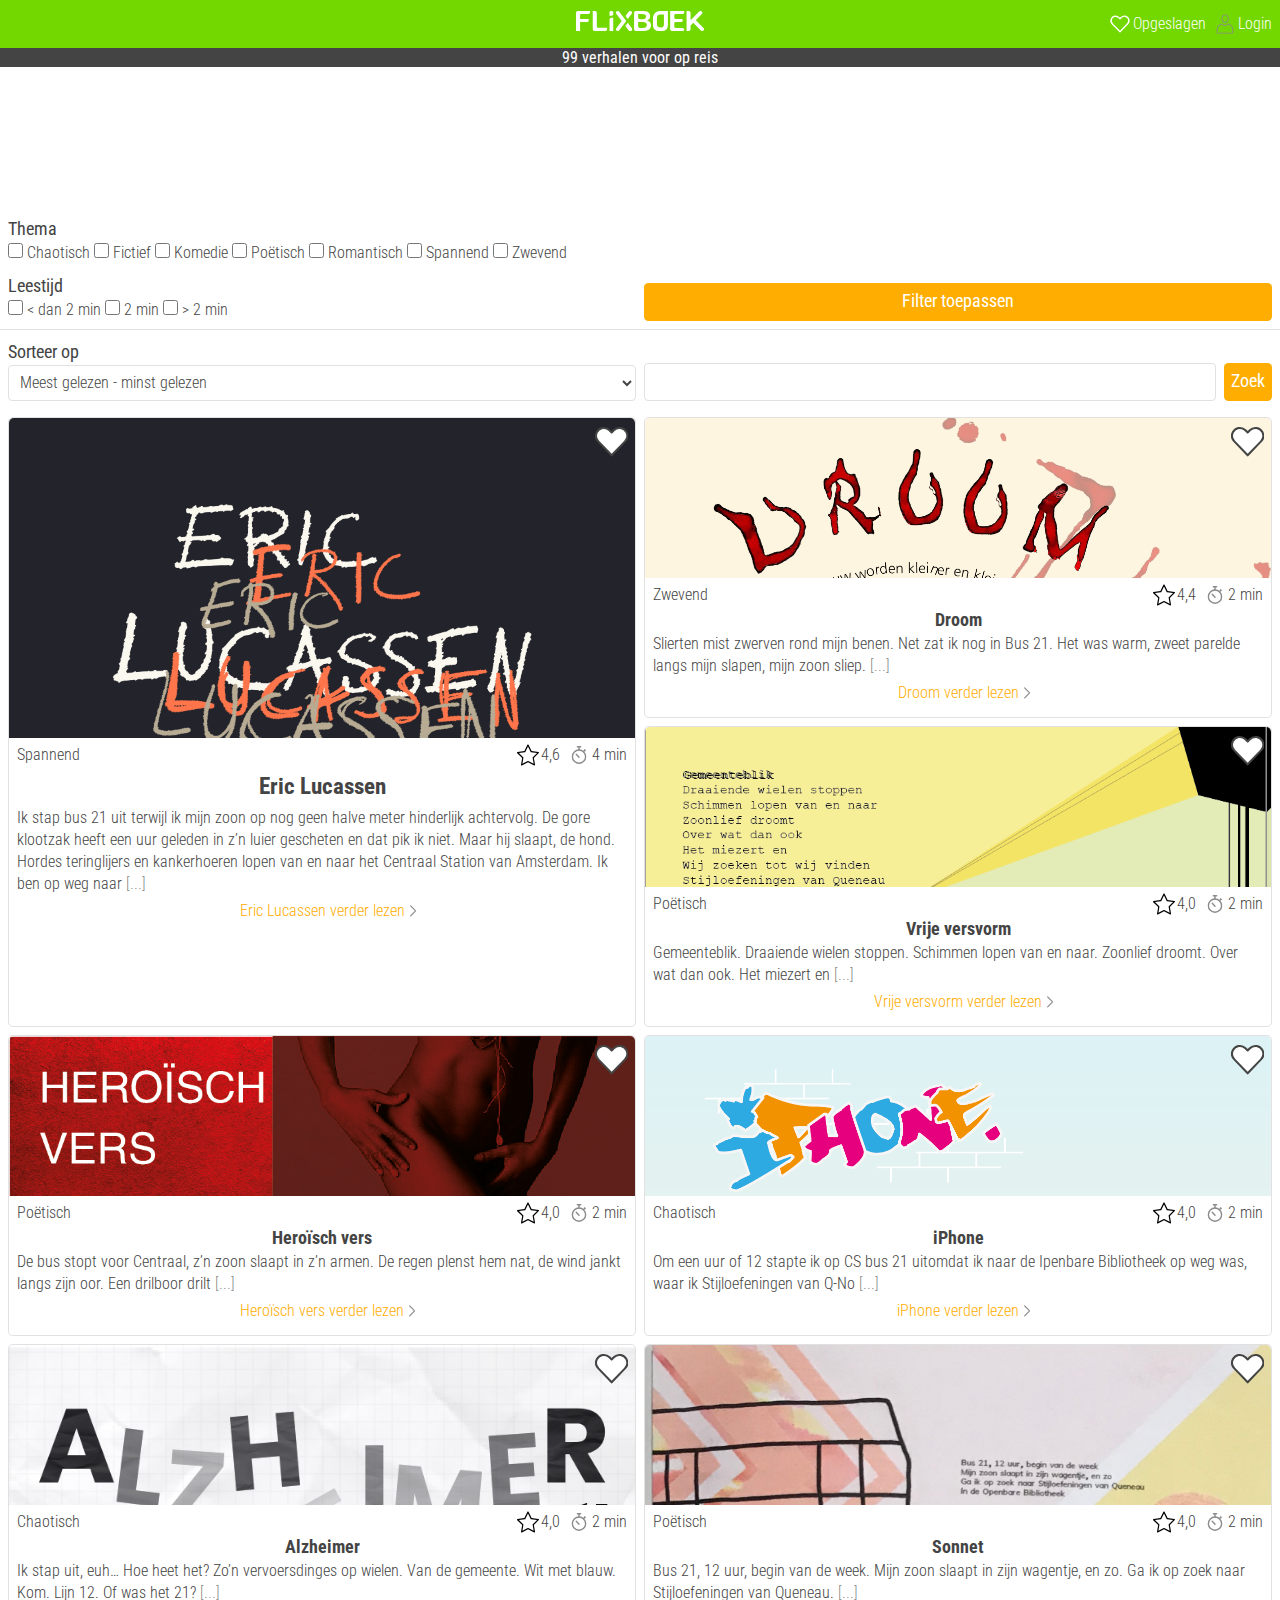
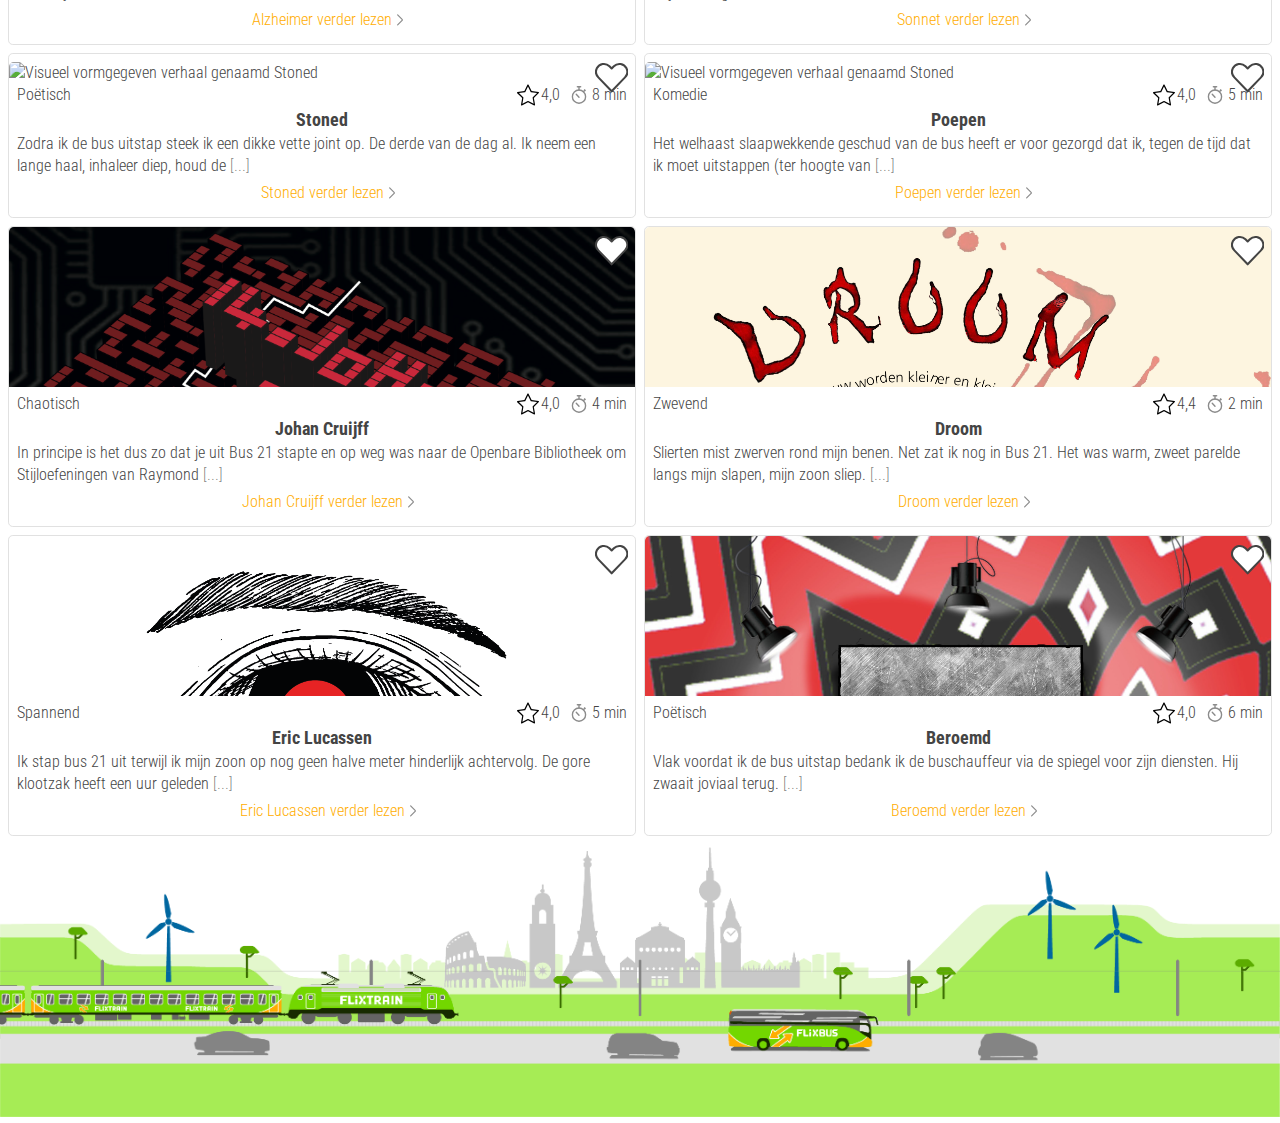
==== commit 57e96582: "final v3" ====
--- a/final/index.html
+++ b/final/index.html
@@ -20,7 +20,15 @@
                     <img src="./images/flixboek_logo.svg" alt="Startpagina">
                 </a>
 
-                <a href="aanmelden.html" title="Aanmelden/registreren"><span>Login</span></a>
+                <ul>
+                    <li>
+                        <a href="#" title="Opgeslagen verhalen"><span>Opgeslagen</span></a>
+                    </li>
+                    <li>
+                        <a href="aanmelden.html" title="Aanmelden/registreren"><span>Login</span></a>
+                    </li>
+                </ul>
+
             </div>
         </nav>
 
@@ -162,7 +170,7 @@
                 </ul>
             </footer>
             <h3>Eric Lucassen</h3>
-            <p>Ik stap bus 21 uit terwijl ik mijn zoon op nog geen halve meter hinderlijk achtervolg. De gore klootzak heeft een uur geleden</p>
+            <p>Ik stap bus 21 uit terwijl ik mijn zoon op nog geen halve meter hinderlijk achtervolg. De gore klootzak heeft een uur geleden in z’n luier gescheten en dat pik ik niet. Maar hij slaapt, de hond. Hordes teringlijers en kankerhoeren lopen van en naar het Centraal Station van Amsterdam. Ik ben op weg naar</p>
             <a href="#">Eric Lucassen verder lezen</a>
         </article>
 
--- a/final/styles/style.css
+++ b/final/styles/style.css
@@ -130,18 +130,53 @@
     width: 8em;
 }
 
-header nav div a:last-child {
+header nav div ul {
+    list-style: none;
+    display: flex;
     position: absolute;
     right: 0.5em;
 }
 
-header nav div a:last-child::before {
-    position: absolute;
-    margin-left: -1.5em;
-    content: url('../images/22x22/profile.svg');
+header nav div ul li {
+    margin-left: 0.5em;
+}
+
+header nav div ul li a {
+    padding-left: 1.5em;
+}
+
+header nav div ul li a:hover {
+    color: var(--mercury);
+}
+
+header nav div ul li a:hover::before {
+    margin-top: -0.1em;
+}
+
+header nav div ul li a:active {
+    color: var(--mercury);
+}
+
+header nav div ul li a span {
+    display: none;
+}
+
+header nav div ul li a::before {
     background-size: 1.375em 1.375em;
     height: 1.375em;
+    margin-left: -1.5em;
+    position: absolute;
+    transition-duration: 0.1s;
+    transition-timing-function: linear;
     width: 1.375em;
+}
+
+header nav div ul li:first-of-type a::before {
+    content: url('../images/22x22/heart.svg');
+}
+
+header nav div ul li:last-of-type a::before {
+    content: url('../images/22x22/profile.svg');
 }
 
 #h1 {
@@ -166,7 +201,6 @@
     border-color: var(--mercury);
     border-style: solid;
     border-radius: 0.3em;
-    display: inline-block;
     padding: 0.5em;
     position: relative;
     width: 1fr;
@@ -186,6 +220,12 @@
     height: 15em;
 }
 
+article:first-of-type h3 {
+    font-size: 1.45em;
+    font-weight: 700;
+    line-height: 1.75em;
+}
+
 /*** hartje ***/
 
 article button {
@@ -294,7 +334,27 @@
 }
 
 article ul li {
+    position: relative;
     width: 1fr;
+}
+
+article ul li:nth-last-of-type(2),
+article ul li:last-of-type {
+    padding-left: 1.5em;
+}
+
+article ul li:nth-last-of-type(2)::before,
+article ul li:last-of-type::before {
+    background-size: 1.375em 1.375em;
+    content: url('../images/22x22/star.svg');
+    height: 1.375em;
+    margin-left: -1.5em;
+    position: absolute;
+    width: 1.375em;
+}
+
+article ul li:last-of-type::before {
+    content: url('../images/22x22/stopwatch.svg');
 }
 
 /*** titel verhaal ***/
@@ -306,14 +366,15 @@
 /*** eerste zinnen verhaal ***/
 
 article p::after {
+    color: rgba(0, 0, 0, 0.5);
     content: " [...]";
 }
 
 /*** link naar verhaal ***/
 
 article a {
+    color: var(--secondary);
     display: block;
-    color: var(--secondary);
     line-height: 2em;
     text-align: center;
 }
@@ -435,7 +496,7 @@
     border: 0.04em;
     border-color: var(--mercury);
     border-style: solid;
-    border-radius: 0.3em;
+    border-radius: 0.25em;
     color: #444;
     font-family: 'Roboto Condensed', sans-serif;
     font-size: 16px;
@@ -478,6 +539,14 @@
     color: var(--tundora);
 }
 
+input[type=submit]:focus {
+    background: #fff;
+    border: 0.04em;
+    border-color: var(--secondary);
+    border-style: solid;
+    color: var(--secondary);
+}
+
 /*** searchfield ***/
 
 input[type=search] {
@@ -515,46 +584,80 @@
 
 .filter {
     border-bottom: solid 0.04em var(--mercury);
+    display: grid;
+    grid-template-columns: 1fr;
+    grid-template-areas:
+        "thema"
+        "leestijd"
+        "button";
+    grid-gap: 0.5em;
+    /* https://css-tricks.com/snippets/css/complete-guide-grid/ */
+    padding: 0.5em;
+}
+
+.filter div:first-of-type {
+    grid-area: thema;
+}
+
+.filter div:nth-of-type(2) {
+    grid-area: leestijd;
+}
+
+.filter div:last-child {
+    align-self: end;
+    grid-area: button;
+}
+
+/*** sorteer op + zoekbalk ***/
+
+.search_sort {
+    background: #fff;
+    display: grid;
+    grid-template-columns: 1fr;
+    grid-template-areas:
+        "search"
+        "sort";
+    grid-gap: 0.5em;
+    /* https://css-tricks.com/snippets/css/complete-guide-grid/ */
+    max-width: 83em;
+    margin: auto auto;
+    padding: 0.5em;
+}
+
+.search_sort div:first-child {
+    align-self: end;
+    grid-area: search;
+}
+
+.search_sort div:last-child {
+    grid-area: sort;
 }
 
 /*** Aanmeld- en registreer formulier ***/
 
-.aanmeld-formulier {
-    margin: 0 auto;
-    max-width: 40em;
-}
-
-.aanmeld-formulier * {
-    width: 100%;
-}
-
-.aanmeld-formulier legend {
-    font-size: 1.125em;
-    font-weight: 700;
-    text-align: center;
-}
-
-.aanmeld-formulier input {
-    display: block;
-}
-
+.aanmeld-formulier,
 .registreer-formulier {
     margin: 0 auto;
+    margin-bottom: 3em;
     max-width: 40em;
 }
 
+.aanmeld-formulier *,
 .registreer-formulier * {
     width: 100%;
 }
 
+.aanmeld-formulier legend,
 .registreer-formulier legend {
     font-size: 1.125em;
     font-weight: 700;
     text-align: center;
 }
 
+.aanmeld-formulier input,
 .registreer-formulier input {
     display: block;
+    margin-bottom: 0.5em;
 }
 
 /*\
@@ -616,6 +719,14 @@
 footer img {
     object-fit: cover;
     object-position: 0 0;
+}
+
+@media (min-width: 32em) {
+
+    header nav div ul li a span {
+        display: inline;
+    }
+
 }
 
 /*\
@@ -665,27 +776,11 @@
     /*** thema/genre en leestijd formulier ***/
 
     .filter {
-        display: grid;
         grid-template-columns: repeat(2, 1fr);
         grid-template-areas:
             "thema thema"
             "leestijd button";
-        grid-gap: 0.5em;
         /* https://css-tricks.com/snippets/css/complete-guide-grid/ */
-        padding: 0.5em;
-    }
-
-    .filter div:first-of-type {
-        grid-area: thema;
-    }
-
-    .filter div:nth-of-type(2) {
-        grid-area: leestijd;
-    }
-
-    .filter div:last-child {
-        align-self: end;
-        grid-area: button;
     }
 
     /*** sorteer op + zoekbalk ***/
@@ -696,16 +791,10 @@
     }
 
     .search_sort {
-        background: #fff;
-        display: grid;
         grid-template-columns: repeat(2, 1fr);
         grid-template-areas:
             "sort search";
-        grid-gap: 0.5em;
         /* https://css-tricks.com/snippets/css/complete-guide-grid/ */
-        max-width: 83em;
-        margin: auto auto;
-        padding: 0.5em;
     }
 
     .search_sort div:first-child {
@@ -716,7 +805,25 @@
     .search_sort div:last-child {
         grid-area: sort;
     }
-}
+
+    /*\
+    |*|
+    |*|  article
+    |*|
+    \*/
+
+    article:first-of-type {
+        grid-row: 1 / 3;
+        /*https://css-tricks.com/snippets/css/complete-guide-grid/*/
+    }
+
+    article:first-of-type img {
+        height: 20em;
+    }
+
+}
+
+@media (min-width: 65em) {}
 
 /*\
 |*|
@@ -743,7 +850,7 @@
     |*|
     \*/
 
-    header nav div a:first-child {
+    header nav div > a {
         margin: 0;
         position: absolute;
         left: 0.5em;
@@ -782,7 +889,7 @@
     }
 
     article:first-of-type img {
-        height: 20em;
+        height: 25em;
     }
 
     /*\
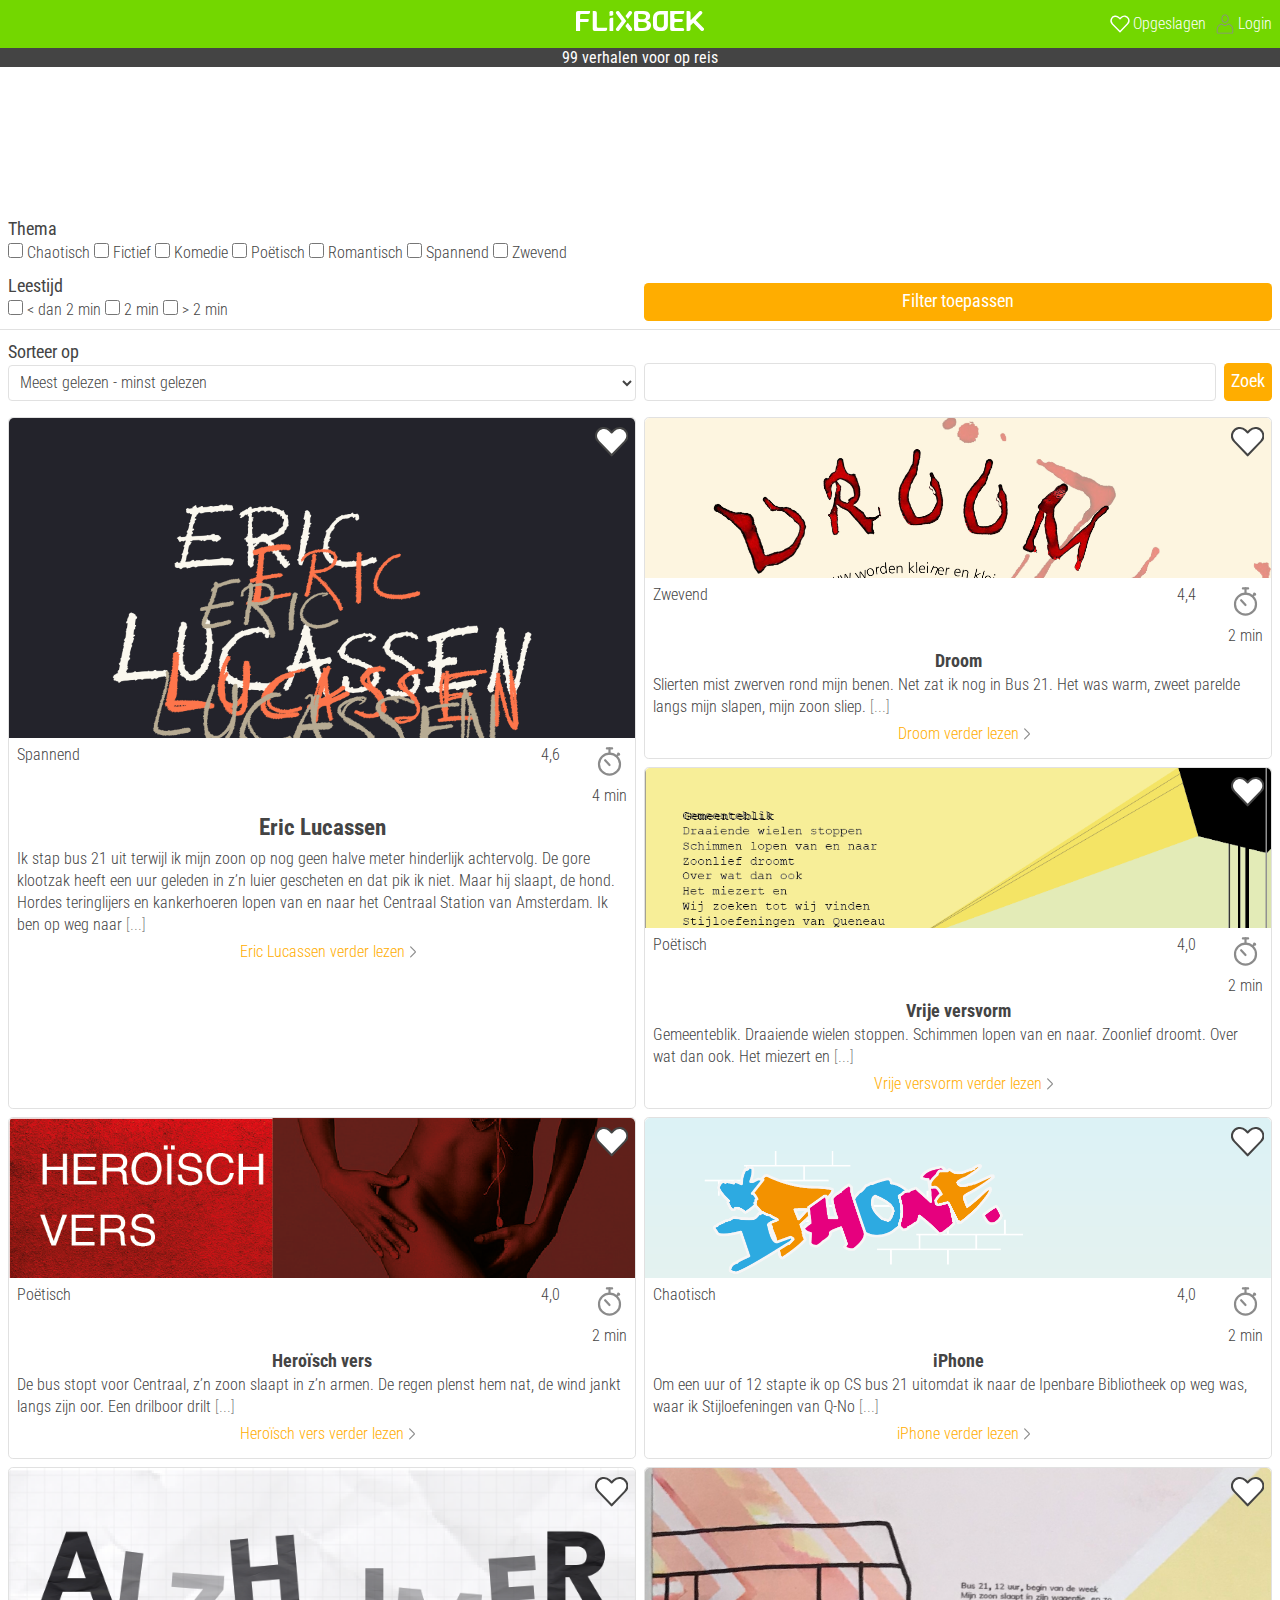
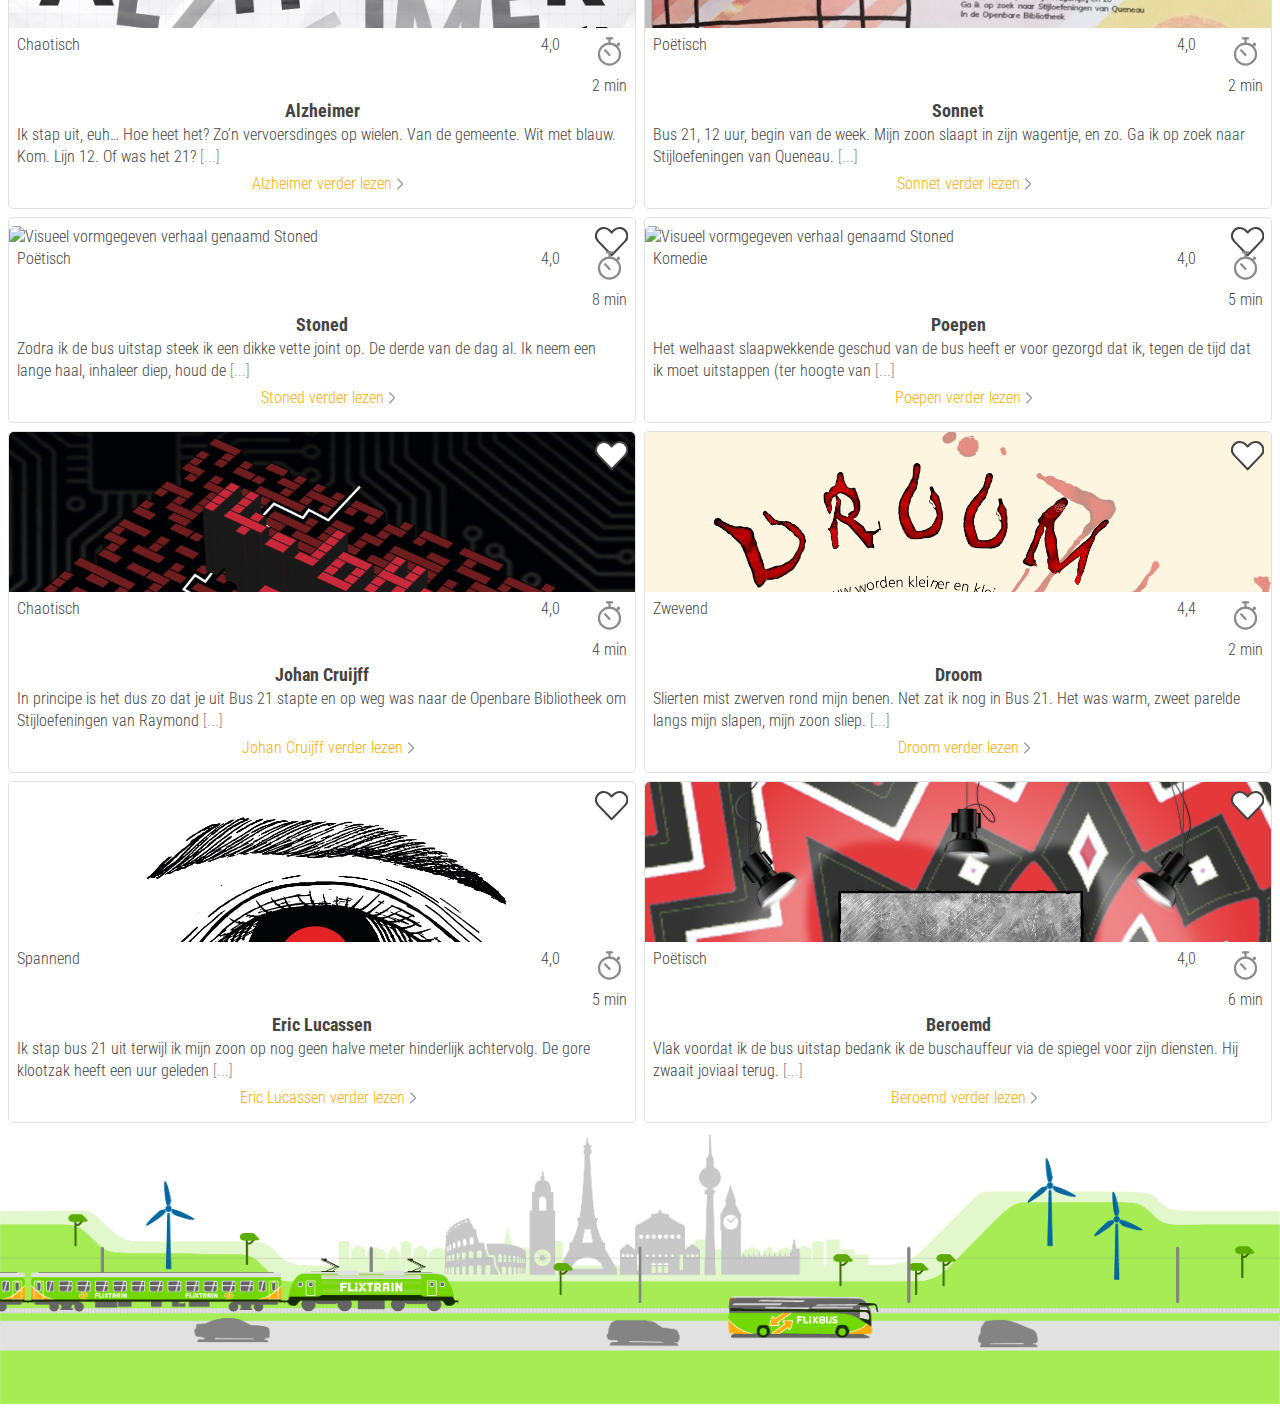
==== commit 592431f3: "Update index.html" ====
--- a/final/index.html
+++ b/final/index.html
@@ -112,7 +112,7 @@
                 <div>
                     <form class="search" action="#">
                         <div>
-                            <label for=""><span>zoeken</span>
+                            <label><span>zoeken</span>
                                 <input type="search">
                             </label>
                             <input type="submit" name="Zoeken" value="Zoek">
--- a/final/styles/style.css
+++ b/final/styles/style.css
@@ -343,14 +343,16 @@
     padding-left: 1.5em;
 }
 
-article ul li:nth-last-of-type(2)::before,
-article ul li:last-of-type::before {
+article ul li::before
     background-size: 1.375em 1.375em;
-    content: url('../images/22x22/star.svg');
     height: 1.375em;
     margin-left: -1.5em;
     position: absolute;
     width: 1.375em;
+}
+
+article ul li:nth-last-of-type(2)::before {
+    content: url('../images/22x22/star.svg');
 }
 
 article ul li:last-of-type::before {
